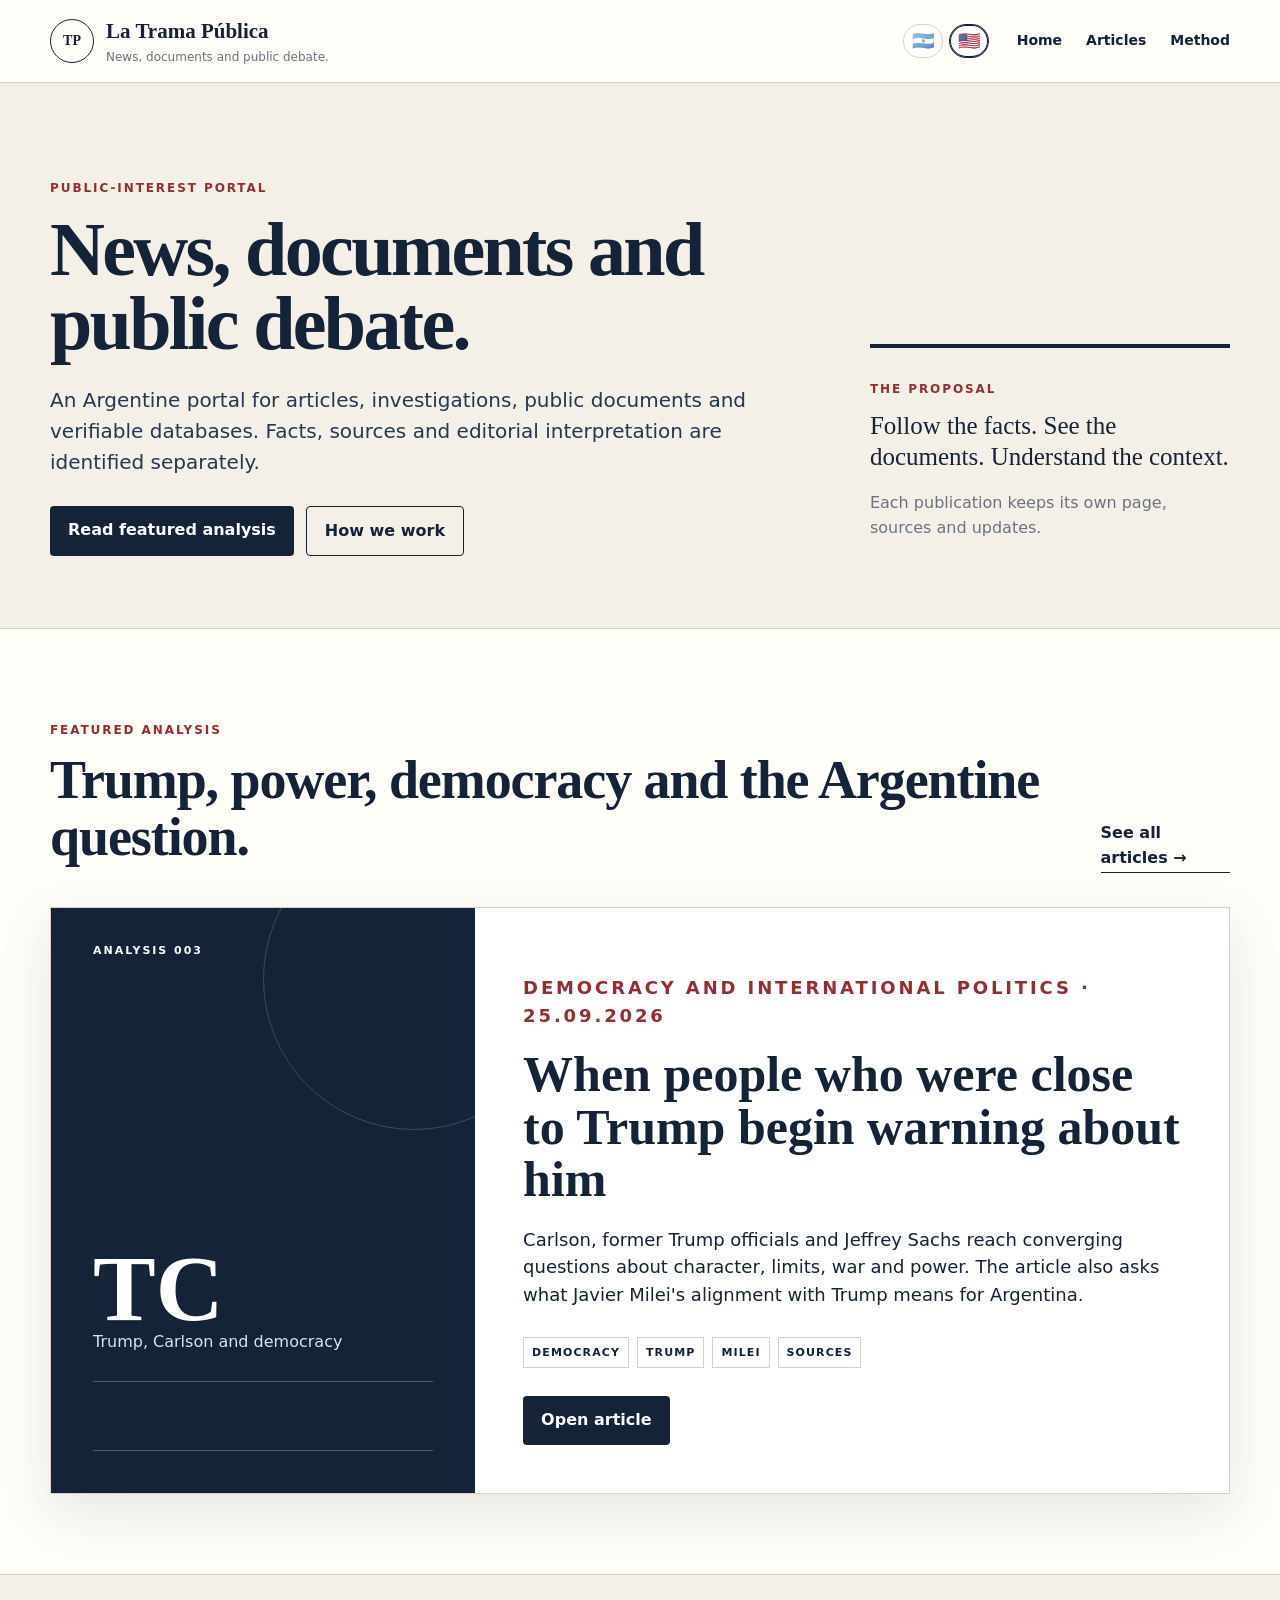
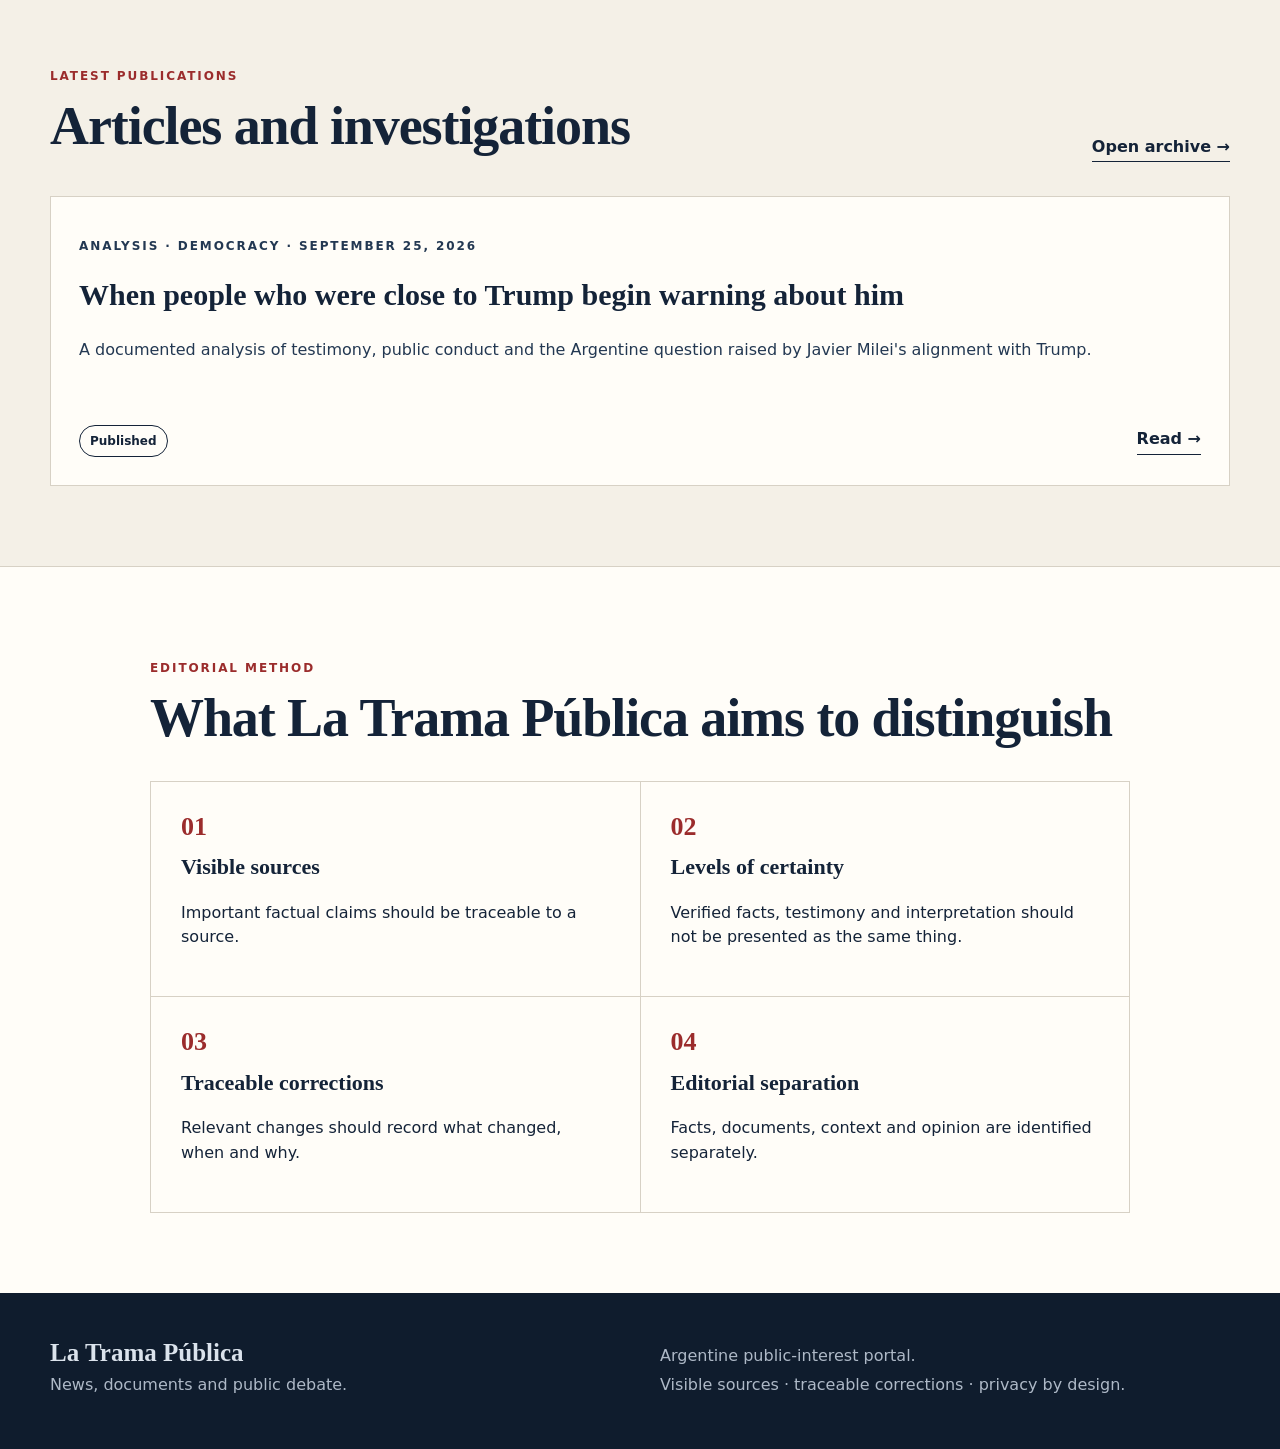
==== en/index.html @ 0126621f "Publish Trump analysis and bilingual portal" ====
<!doctype html>
<html lang="en-US" data-base="../" data-es-href="../">
<head><meta charset="utf-8"><meta name="viewport" content="width=device-width,initial-scale=1"><meta name="description" content="La Trama Pública: Argentine public-interest portal for news, documents, investigations and public debate with visible sources."><title>La Trama Pública — News, documents and public debate</title><link rel="stylesheet" href="../styles.css"></head>
<body><a class="skip" href="#content">Skip to content</a><header class="site-header"><div class="masthead wrap"><a class="brand" href="./"><span class="brand-mark">TP</span><span><strong>La Trama Pública</strong><small>News, documents and public debate.</small></span></a><button class="nav-toggle" aria-label="Open menu" aria-expanded="false">Menu</button><nav class="main-nav"><a href="./">Home</a><a href="notas/">Articles</a><a href="#method">Method</a></nav></div></header>
<main id="content"><section class="hero portal-hero"><div class="wrap hero-grid"><div><p class="eyebrow">Public-interest portal</p><h1>News, documents and public debate.</h1><p class="lead">An Argentine portal for articles, investigations, public documents and verifiable databases. Facts, sources and editorial interpretation are identified separately.</p><div class="hero-actions"><a class="btn primary" href="notas/trump-carlson-democracia-milei/">Read featured analysis</a><a class="btn ghost" href="#method">How we work</a></div></div><aside class="hero-note"><span class="rule"></span><p class="kicker">The proposal</p><blockquote>Follow the facts. See the documents. Understand the context.</blockquote><p class="muted">Each publication keeps its own page, sources and updates.</p></aside></div></section>
<section class="section portal-feature"><div class="wrap"><div class="section-head"><div><p class="eyebrow">Featured analysis</p><h2>Trump, power, democracy and the Argentine question.</h2></div><a class="text-link" href="notas/">See all articles →</a></div><article class="feature-grid"><div class="feature-visual" aria-hidden="true"><span class="feature-stamp">ANALYSIS 003</span><strong>TC</strong><span>Trump, Carlson and democracy</span><div class="feature-lines"></div></div><div class="feature-copy"><p class="eyebrow">Democracy and international politics · 25.09.2026</p><h3>When people who were close to Trump begin warning about him</h3><p>Carlson, former Trump officials and Jeffrey Sachs reach converging questions about character, limits, war and power. The article also asks what Javier Milei's alignment with Trump means for Argentina.</p><div class="labels"><span>DEMOCRACY</span><span>TRUMP</span><span>MILEI</span><span>SOURCES</span></div><a class="btn primary" href="notas/trump-carlson-democracia-milei/">Open article</a></div></article></div></section>
<section class="section publications"><div class="wrap"><div class="section-head"><div><p class="eyebrow">Latest publications</p><h2>Articles and investigations</h2></div><a class="text-link" href="notas/">Open archive →</a></div><div class="publication-grid"><article class="publication-card"><p class="eyebrow">Analysis · Democracy · September 25, 2026</p><h3><a href="notas/trump-carlson-democracia-milei/">When people who were close to Trump begin warning about him</a></h3><p>A documented analysis of testimony, public conduct and the Argentine question raised by Javier Milei's alignment with Trump.</p><div class="publication-foot"><span class="status">Published</span><a class="text-link" href="notas/trump-carlson-democracia-milei/">Read →</a></div></article></div></div></section>
<section class="section method" id="method"><div class="wrap narrow"><p class="eyebrow">Editorial method</p><h2>What La Trama Pública aims to distinguish</h2><div class="method-grid"><div><span class="num">01</span><h3>Visible sources</h3><p>Important factual claims should be traceable to a source.</p></div><div><span class="num">02</span><h3>Levels of certainty</h3><p>Verified facts, testimony and interpretation should not be presented as the same thing.</p></div><div><span class="num">03</span><h3>Traceable corrections</h3><p>Relevant changes should record what changed, when and why.</p></div><div><span class="num">04</span><h3>Editorial separation</h3><p>Facts, documents, context and opinion are identified separately.</p></div></div></div></section></main>
<footer><div class="wrap footer-grid"><div><strong>La Trama Pública</strong><p>News, documents and public debate.</p></div><div><p>Argentine public-interest portal.</p><p>Visible sources · traceable corrections · privacy by design.</p></div></div></footer><script src="../app.js"></script></body></html>
---- styles.css ----
:root{--ink:#142338;--ink2:#233852;--ivory:#f4f0e7;--paper:#fffdf8;--line:#d7d1c5;--muted:#6b7280;--accent:#9b2c2c;--green:#2d6a4f;--shadow:0 18px 50px rgba(20,35,56,.10)}
*{box-sizing:border-box}html{scroll-behavior:smooth}body{margin:0;background:var(--paper);color:var(--ink);font:16px/1.55 system-ui,-apple-system,"Segoe UI",sans-serif}h1,h2,h3,blockquote,.brand strong{font-family:Georgia,"Times New Roman",serif}a{color:inherit}.wrap{width:min(1180px,calc(100% - 40px));margin:auto}.narrow{max-width:980px}.skip{position:absolute;left:-999px;top:0}.skip:focus{left:10px;top:10px;z-index:100;background:#fff;padding:10px}.site-header{position:sticky;top:0;z-index:30;background:rgba(255,253,248,.95);backdrop-filter:blur(12px);border-bottom:1px solid var(--line)}.masthead{min-height:82px;display:flex;align-items:center;justify-content:space-between;gap:24px}.brand{display:flex;align-items:center;gap:12px;text-decoration:none}.brand-mark{display:grid;place-items:center;width:44px;height:44px;border-radius:50%;border:1px solid var(--ink);font:700 14px Georgia}.brand strong{display:block;font-size:21px}.brand small{display:block;color:var(--muted);font-size:12px}.main-nav{display:flex;gap:24px}.main-nav a{text-decoration:none;font-weight:650;font-size:14px}.nav-toggle{display:none;border:1px solid var(--line);background:white;padding:8px 12px;border-radius:6px}
.hero{background:var(--ivory);border-bottom:1px solid var(--line);padding:84px 0 72px}.hero-grid{display:grid;grid-template-columns:1.35fr .65fr;gap:72px;align-items:end}.eyebrow,.kicker{font-size:12px;letter-spacing:.16em;text-transform:uppercase;font-weight:800;color:var(--accent)}h1{font-size:clamp(42px,6vw,76px);line-height:.98;letter-spacing:-.035em;margin:14px 0 24px;max-width:900px}.lead{font-size:20px;max-width:760px;color:var(--ink2)}.hero-actions{display:flex;gap:12px;flex-wrap:wrap;margin-top:28px}.btn{display:inline-block;padding:12px 18px;border-radius:4px;text-decoration:none;font-weight:750}.primary{background:var(--ink);color:white}.ghost{border:1px solid var(--ink)}.hero-note{border-top:4px solid var(--ink);padding-top:20px}.hero-note blockquote{font-size:25px;line-height:1.25;margin:10px 0 18px}.muted{color:var(--muted)}
.numbers{background:var(--ink);color:white}.stats-grid{display:grid;grid-template-columns:repeat(4,1fr)}.stats-grid div{padding:30px 24px;border-right:1px solid rgba(255,255,255,.18)}.stats-grid div:first-child{padding-left:0}.stats-grid strong{display:block;font:700 34px Georgia}.stats-grid span{font-size:13px;color:#dbe3ec}.section{padding:80px 0}.section-head{display:flex;justify-content:space-between;align-items:end;gap:30px;margin-bottom:34px}.section h2{font-size:clamp(34px,5vw,54px);line-height:1.05;letter-spacing:-.02em;margin:8px 0}.status{border:1px solid currentColor;padding:6px 10px;border-radius:999px;font-size:12px;font-weight:800}.verified{color:var(--green)}
.case-grid{display:grid;grid-template-columns:1.4fr .6fr;gap:64px}.big-copy{font:27px/1.4 Georgia;margin-top:0}.labels{display:flex;gap:8px;flex-wrap:wrap;margin:28px 0}.labels span{font-size:11px;font-weight:800;letter-spacing:.1em;border:1px solid var(--line);padding:6px 8px}.case-side{border-left:1px solid var(--line);padding-left:30px}.case-side h3{font-size:24px}.case-side li{margin:10px 0}.directory{background:#f8f6f0;border-top:1px solid var(--line);border-bottom:1px solid var(--line)}.results{color:var(--muted)}
.tools{display:grid;grid-template-columns:2fr 1fr 1fr;gap:14px;margin-bottom:28px}.tools label span{display:block;font-size:12px;font-weight:800;text-transform:uppercase;letter-spacing:.08em;margin-bottom:6px}.tools input,.tools select{width:100%;padding:12px 13px;border:1px solid #bcb6aa;border-radius:4px;background:white;color:var(--ink);font:inherit}.cards{display:grid;grid-template-columns:repeat(3,1fr);gap:18px}.card{background:white;border:1px solid var(--line);min-height:250px;padding:20px;display:flex;flex-direction:column;cursor:pointer;transition:.18s ease}.card:hover{transform:translateY(-3px);box-shadow:var(--shadow)}.card-top{display:flex;gap:16px}.avatar{width:72px;height:72px;flex:0 0 72px;border-radius:3px;object-fit:cover;background:var(--ivory);display:grid;place-items:center;font:700 24px Georgia}.card h3{font-size:22px;line-height:1.05;margin:4px 0 6px}.card .role{font-size:14px;color:var(--ink2)}.badge{display:inline-block;margin-top:auto;padding-top:18px;font-size:12px;font-weight:800;color:var(--green)}.badge.partial{color:#9a6700}.badge.old{color:#7856a8}.badge.no{color:#8b1e1e}
.method-grid{display:grid;grid-template-columns:1fr 1fr;gap:1px;background:var(--line);border:1px solid var(--line);margin-top:34px}.method-grid>div{background:var(--paper);padding:30px}.num{font:700 26px Georgia;color:var(--accent)}.method-grid h3{font-size:22px;margin:8px 0}.corrections{background:var(--ivory)}.corrections-grid{display:grid;grid-template-columns:1fr 1fr;gap:70px}.corrections h2{margin-top:8px}footer{background:#0f1c2d;color:#dbe3ec;padding:46px 0}.footer-grid{display:grid;grid-template-columns:1fr 1fr;gap:40px}.footer-grid strong{font:700 25px Georgia}.footer-grid p{margin:5px 0;color:#aeb9c7}
dialog{width:min(820px,calc(100% - 28px));max-height:88vh;border:0;padding:0;box-shadow:0 30px 100px rgba(0,0,0,.35);color:var(--ink);background:var(--paper)}dialog::backdrop{background:rgba(10,20,33,.62)}.close{position:sticky;top:14px;float:right;margin:14px 14px 0 0;width:38px;height:38px;border:1px solid var(--line);border-radius:50%;background:white;font-size:24px;cursor:pointer}.detail{padding:36px 44px 44px}.detail-head{display:flex;gap:24px;align-items:start;border-bottom:1px solid var(--line);padding-bottom:26px;margin-bottom:24px}.detail-head .avatar{width:112px;height:112px;flex-basis:112px}.detail h2{font-size:38px;margin:4px 0}.detail-grid{display:grid;grid-template-columns:1fr 1fr;gap:22px 30px}.field span{display:block;font-size:11px;text-transform:uppercase;letter-spacing:.1em;font-weight:800;color:var(--muted);margin-bottom:4px}.field p{margin:0}.sources{margin-top:28px;padding-top:22px;border-top:1px solid var(--line)}.sources a{display:block;overflow-wrap:anywhere;margin:7px 0;color:#164c7e}.photo-credit{font-size:12px;color:var(--muted);margin-top:8px}
@media(max-width:880px){.main-nav{display:none;position:absolute;top:82px;left:0;right:0;background:var(--paper);padding:18px 20px;border-bottom:1px solid var(--line);flex-direction:column}.main-nav.open{display:flex}.nav-toggle{display:block}.hero-grid,.case-grid,.corrections-grid{grid-template-columns:1fr}.hero{padding-top:60px}.stats-grid{grid-template-columns:1fr 1fr}.stats-grid div:first-child{padding-left:24px}.tools{grid-template-columns:1fr}.cards{grid-template-columns:1fr 1fr}.case-side{border-left:0;border-top:1px solid var(--line);padding-left:0;padding-top:22px}.detail-grid{grid-template-columns:1fr}}
@media(max-width:600px){.wrap{width:min(100% - 28px,1180px)}.brand small{display:none}.hero{padding:48px 0}.hero-note{margin-top:12px}.stats-grid{grid-template-columns:1fr 1fr}.stats-grid div{padding:20px 16px}.cards,.method-grid,.footer-grid{grid-template-columns:1fr}.section{padding:56px 0}.section-head{align-items:start;flex-direction:column}.detail{padding:26px 20px}.detail-head{flex-direction:column}.detail h2{font-size:32px}}

/* Portal y páginas editoriales */
.text-link{font-weight:800;text-decoration:none;border-bottom:1px solid currentColor;padding-bottom:2px}.portal-hero h1{max-width:780px}.portal-feature{background:var(--paper)}.feature-grid{display:grid;grid-template-columns:.72fr 1.28fr;border:1px solid var(--line);background:white;box-shadow:var(--shadow)}.feature-visual{min-height:390px;background:var(--ink);color:white;padding:42px;display:flex;flex-direction:column;justify-content:flex-end;position:relative;overflow:hidden}.feature-visual:before{content:"";position:absolute;width:300px;height:300px;border:1px solid rgba(255,255,255,.18);border-radius:50%;right:-90px;top:-80px}.feature-visual strong{font:700 94px/.9 Georgia}.feature-visual>span:not(.feature-stamp){color:#dbe3ec}.feature-stamp{position:absolute;top:34px;left:42px;font-size:11px;font-weight:800;letter-spacing:.18em}.feature-lines{height:70px;margin-top:26px;border-top:1px solid rgba(255,255,255,.25);border-bottom:1px solid rgba(255,255,255,.25)}.feature-copy{padding:48px}.feature-copy h3{font-size:clamp(34px,4vw,50px);line-height:1.05;margin:10px 0 20px}.feature-copy p{font-size:18px}.publications{background:var(--ivory);border-top:1px solid var(--line);border-bottom:1px solid var(--line)}.publication-grid{display:grid;grid-template-columns:repeat(auto-fit,minmax(290px,1fr));gap:20px}.publication-card{background:var(--paper);border:1px solid var(--line);padding:28px;min-height:290px;display:flex;flex-direction:column}.publication-card h3{font-size:30px;line-height:1.12;margin:10px 0}.publication-card h3 a{text-decoration:none}.publication-card p{color:var(--ink2)}.publication-foot{margin-top:auto;padding-top:26px;display:flex;align-items:center;justify-content:space-between;gap:16px}.portal-panels{background:white}.portal-columns{display:grid;grid-template-columns:1fr 1fr;gap:50px}.info-card{border-top:4px solid var(--ink);padding-top:24px}.info-card h2{font-size:38px}.debate-home{background:var(--ink);color:white}.debate-home-grid{display:grid;grid-template-columns:1.15fr .85fr;gap:70px}.debate-home .big-copy{color:white}.debate-rules{display:grid;grid-template-columns:1fr 1fr;gap:1px;background:rgba(255,255,255,.18);border:1px solid rgba(255,255,255,.18)}.debate-rules>div{background:var(--ink);padding:24px}.debate-rules strong{display:block;font:700 30px Georgia;color:#d9a7a7}.debate-rules span{font-size:14px}.debate-rules p{grid-column:1/-1;background:var(--ink);margin:0;padding:22px}.archive-hero{background:var(--ivory);border-bottom:1px solid var(--line);padding:78px 0}.archive-hero h1{font-size:clamp(48px,7vw,78px);margin-bottom:18px}.archive-grid{grid-template-columns:repeat(auto-fit,minmax(320px,1fr))}.article-hero{background:var(--ivory);border-bottom:1px solid var(--line);padding:54px 0 62px}.note-layout{display:grid;grid-template-columns:1.35fr .65fr;gap:70px;align-items:end}.article-hero h1{font-size:clamp(42px,5.8vw,68px);line-height:1;max-width:920px}.breadcrumb{display:flex;gap:8px;flex-wrap:wrap;font-size:13px;color:var(--muted);margin-bottom:32px}.breadcrumb a{text-decoration:none}.article-meta{display:flex;flex-wrap:wrap;gap:8px;margin-top:28px}.article-meta span{border:1px solid var(--line);background:rgba(255,255,255,.45);padding:7px 10px;font-size:12px;font-weight:800}.article-aside{border-left:1px solid var(--line);padding-left:30px}.article-aside p{font-size:17px}.article-body{background:var(--paper)}.article-block{padding:14px 0 54px;margin-bottom:46px;border-bottom:1px solid var(--line)}.article-block:last-child{margin-bottom:0}.article-block h2{font-size:clamp(34px,4.5vw,48px);max-width:850px}.debate-note{background:#eef1f4}.comment-preview{background:white;border:1px solid var(--line);padding:24px}.comment-preview label{display:block;font-size:12px;font-weight:800;text-transform:uppercase;letter-spacing:.08em;margin-bottom:8px}.comment-preview textarea{width:100%;min-height:130px;resize:vertical;border:1px solid var(--line);padding:14px;font:inherit;background:#f7f7f7}.comment-preview button{margin-top:12px}.comment-preview button:disabled{opacity:.55;cursor:not-allowed}.not-found{min-height:80vh;display:grid;align-items:center;padding:70px 0}
@media(max-width:880px){.feature-grid,.portal-columns,.debate-home-grid,.note-layout{grid-template-columns:1fr}.feature-visual{min-height:300px}.article-aside{border-left:0;border-top:1px solid var(--line);padding:24px 0 0}.debate-home-grid{gap:42px}}
@media(max-width:600px){.feature-copy,.feature-visual{padding:28px}.feature-stamp{top:24px;left:28px}.feature-copy h3{font-size:32px}.debate-rules{grid-template-columns:1fr}.debate-rules p{grid-column:auto}.article-hero{padding:42px 0}.article-meta{gap:6px}}

/* interest-topics-v1 */
.portal-content-grid{display:grid;grid-template-columns:minmax(0,1fr) 290px;gap:40px;align-items:start}.topic-sidebar{border-left:1px solid var(--line);padding-left:28px;position:sticky;top:110px}.topic-sidebar h3{font-size:28px;margin:6px 0 8px}.topic-list{display:flex;flex-direction:column;gap:5px;margin-top:18px}.topic-button{border:0;border-bottom:1px solid var(--line);background:transparent;color:var(--ink);font:600 14px/1.3 system-ui,-apple-system,"Segoe UI",sans-serif;text-align:left;padding:10px 8px;cursor:pointer}.topic-button:hover,.topic-button.active{background:var(--ivory);color:var(--accent)}.topic-button.active{font-weight:800}.topic-tags{display:flex;gap:6px;flex-wrap:wrap;margin:16px 0}.topic-tag{border:1px solid var(--line);padding:4px 7px;font-size:11px;font-weight:750;background:var(--ivory)}
@media(max-width:880px){.portal-content-grid{grid-template-columns:1fr}.topic-sidebar{position:static;border-left:0;border-top:1px solid var(--line);padding:26px 0 0}.topic-list{flex-direction:row;flex-wrap:wrap}.topic-button{border:1px solid var(--line);border-radius:999px;padding:8px 12px}}

/* bilingual-switch-and-analysis-v1 */
.language-switch{display:flex;align-items:center;gap:6px;margin-left:auto;margin-right:4px}.language-switch a,.language-switch span{display:inline-flex;align-items:center;justify-content:center;min-width:38px;height:34px;padding:0 8px;border:1px solid var(--line);border-radius:999px;text-decoration:none;background:white;font-size:18px;line-height:1}.language-switch .active{border-color:var(--ink);box-shadow:inset 0 0 0 1px var(--ink)}.language-switch .disabled{opacity:.4;cursor:not-allowed}.person-callout{display:grid;grid-template-columns:220px 1fr;gap:30px;align-items:start}.person-callout>img{width:220px;aspect-ratio:4/5;object-fit:cover;border:1px solid var(--line)}.article-figure{margin:28px 0 34px}.article-figure img{display:block;width:100%;max-height:560px;object-fit:cover;border:1px solid var(--line)}.article-figure figcaption{font-size:12px;color:var(--muted);margin-top:8px}.milei-section{background:var(--ivory);border-top:1px solid var(--line);border-bottom:1px solid var(--line)}.sources-section{background:#eef1f4}.source-list{display:grid;gap:10px;margin:28px 0}.source-list a{display:grid;grid-template-columns:minmax(220px,.8fr) 1.2fr;gap:20px;padding:17px 18px;border:1px solid var(--line);background:white;text-decoration:none}.source-list a:hover{box-shadow:var(--shadow)}.source-list span{color:var(--ink2)}.source-note{font-size:13px;color:var(--muted)}
@media(max-width:880px){.masthead{gap:12px}.language-switch{margin-left:auto}.person-callout{grid-template-columns:150px 1fr}.person-callout>img{width:150px}.source-list a{grid-template-columns:1fr}}
@media(max-width:600px){.language-switch a,.language-switch span{min-width:34px;height:32px;padding:0 6px}.person-callout{grid-template-columns:1fr}.person-callout>img{width:150px}.brand strong{font-size:18px}}
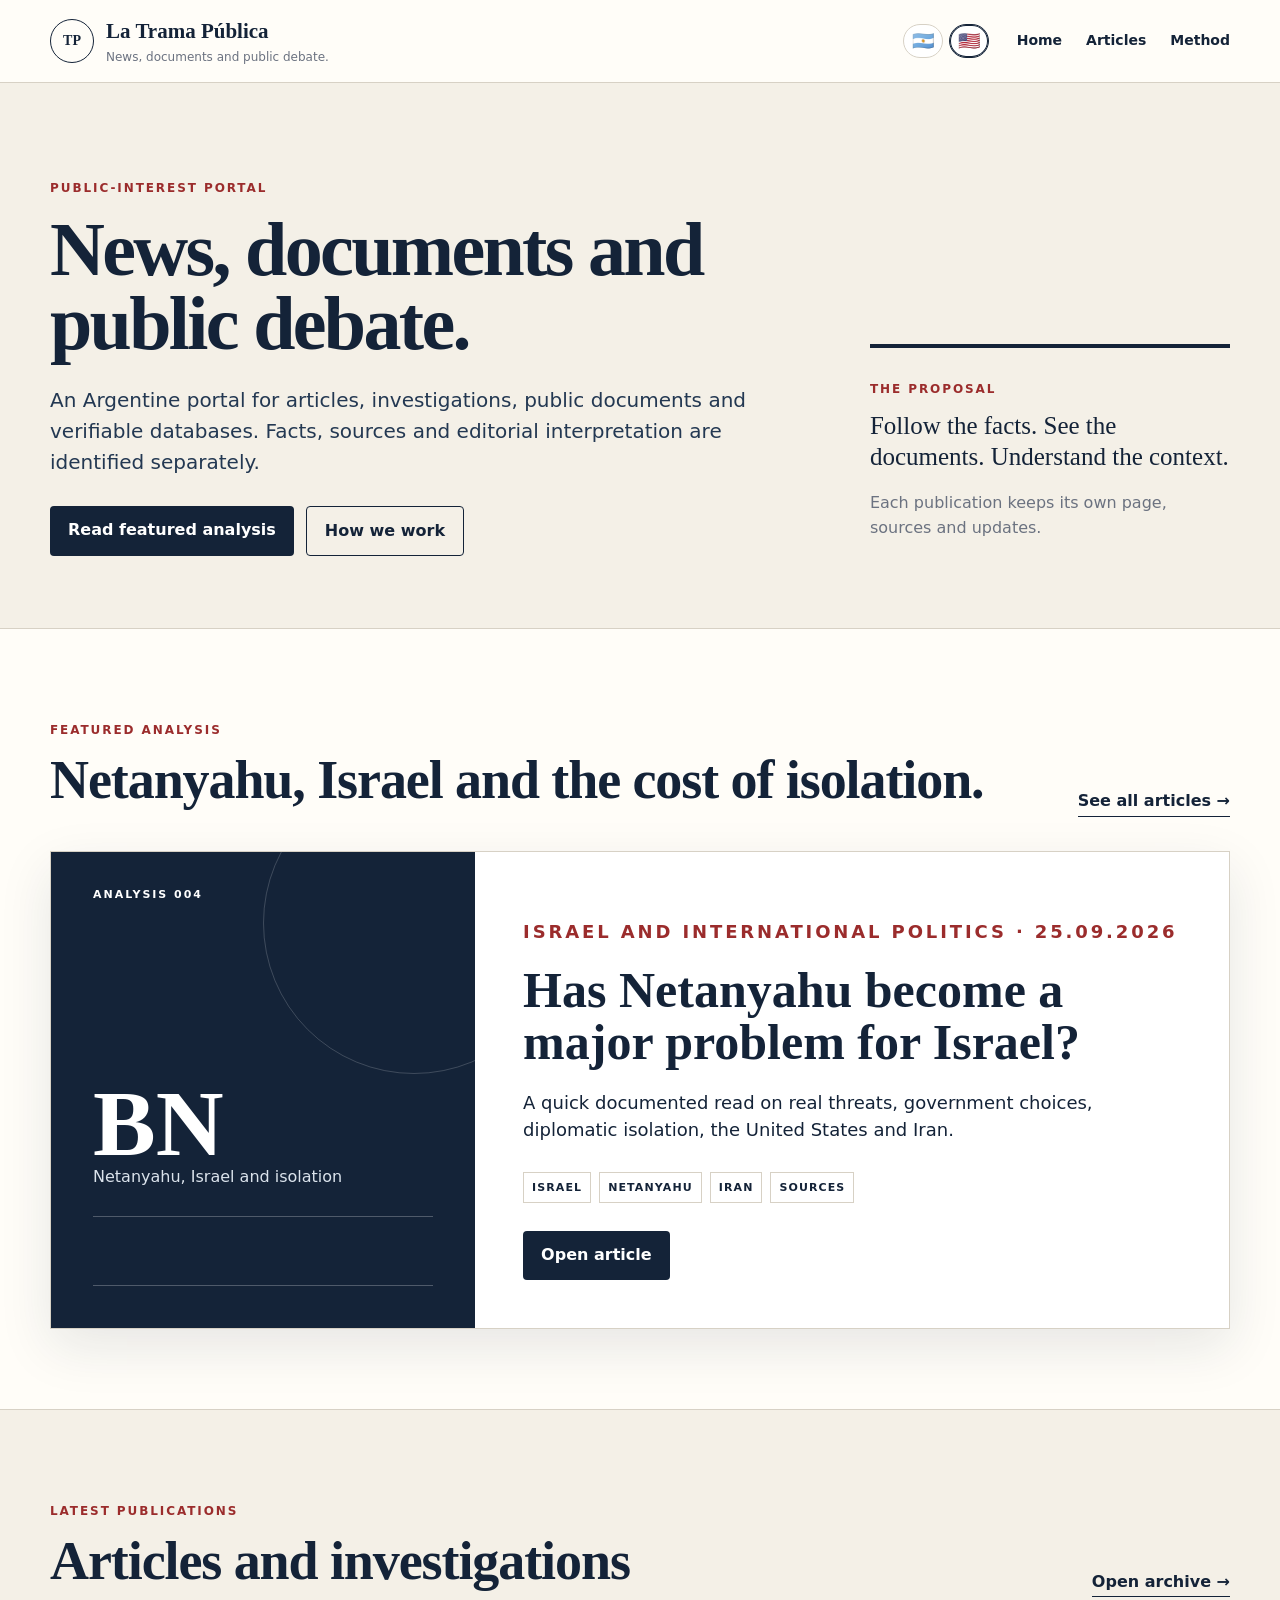
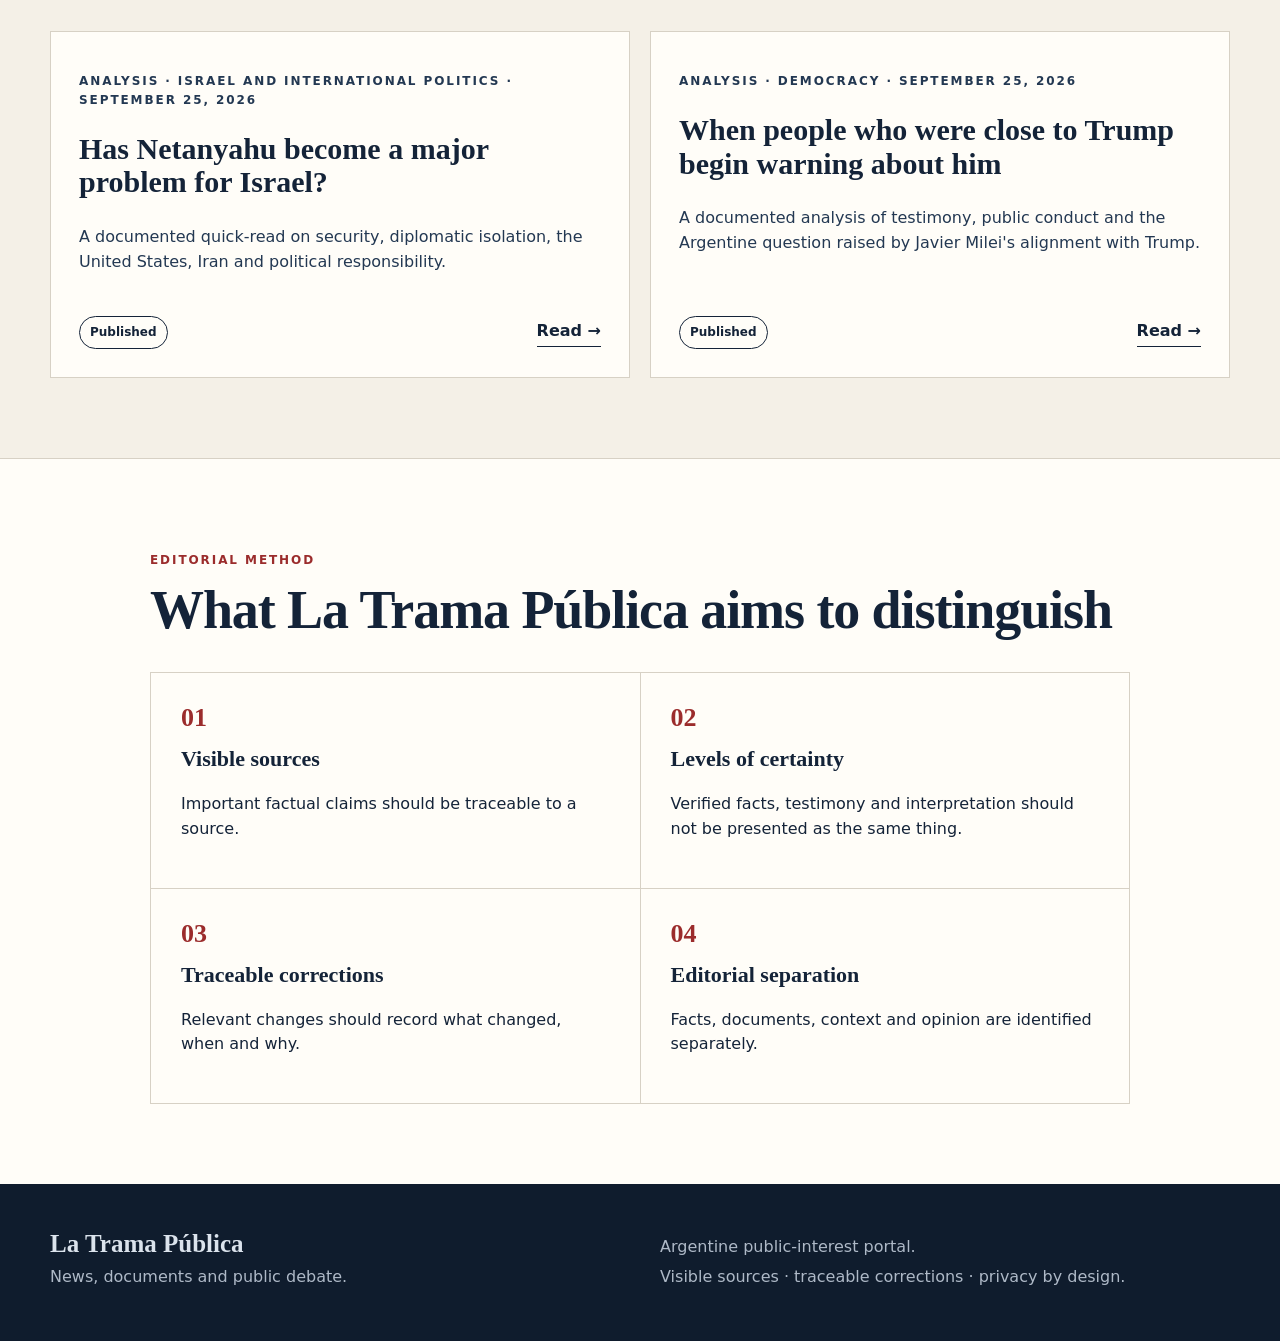
==== commit 0e5d56dc: "Publish Netanyahu Israel analysis" ====
--- a/en/index.html
+++ b/en/index.html
@@ -2,8 +2,8 @@
 <html lang="en-US" data-base="../" data-es-href="../">
 <head><meta charset="utf-8"><meta name="viewport" content="width=device-width,initial-scale=1"><meta name="description" content="La Trama Pública: Argentine public-interest portal for news, documents, investigations and public debate with visible sources."><title>La Trama Pública — News, documents and public debate</title><link rel="stylesheet" href="../styles.css"></head>
 <body><a class="skip" href="#content">Skip to content</a><header class="site-header"><div class="masthead wrap"><a class="brand" href="./"><span class="brand-mark">TP</span><span><strong>La Trama Pública</strong><small>News, documents and public debate.</small></span></a><button class="nav-toggle" aria-label="Open menu" aria-expanded="false">Menu</button><nav class="main-nav"><a href="./">Home</a><a href="notas/">Articles</a><a href="#method">Method</a></nav></div></header>
-<main id="content"><section class="hero portal-hero"><div class="wrap hero-grid"><div><p class="eyebrow">Public-interest portal</p><h1>News, documents and public debate.</h1><p class="lead">An Argentine portal for articles, investigations, public documents and verifiable databases. Facts, sources and editorial interpretation are identified separately.</p><div class="hero-actions"><a class="btn primary" href="notas/trump-carlson-democracia-milei/">Read featured analysis</a><a class="btn ghost" href="#method">How we work</a></div></div><aside class="hero-note"><span class="rule"></span><p class="kicker">The proposal</p><blockquote>Follow the facts. See the documents. Understand the context.</blockquote><p class="muted">Each publication keeps its own page, sources and updates.</p></aside></div></section>
-<section class="section portal-feature"><div class="wrap"><div class="section-head"><div><p class="eyebrow">Featured analysis</p><h2>Trump, power, democracy and the Argentine question.</h2></div><a class="text-link" href="notas/">See all articles →</a></div><article class="feature-grid"><div class="feature-visual" aria-hidden="true"><span class="feature-stamp">ANALYSIS 003</span><strong>TC</strong><span>Trump, Carlson and democracy</span><div class="feature-lines"></div></div><div class="feature-copy"><p class="eyebrow">Democracy and international politics · 25.09.2026</p><h3>When people who were close to Trump begin warning about him</h3><p>Carlson, former Trump officials and Jeffrey Sachs reach converging questions about character, limits, war and power. The article also asks what Javier Milei's alignment with Trump means for Argentina.</p><div class="labels"><span>DEMOCRACY</span><span>TRUMP</span><span>MILEI</span><span>SOURCES</span></div><a class="btn primary" href="notas/trump-carlson-democracia-milei/">Open article</a></div></article></div></section>
-<section class="section publications"><div class="wrap"><div class="section-head"><div><p class="eyebrow">Latest publications</p><h2>Articles and investigations</h2></div><a class="text-link" href="notas/">Open archive →</a></div><div class="publication-grid"><article class="publication-card"><p class="eyebrow">Analysis · Democracy · September 25, 2026</p><h3><a href="notas/trump-carlson-democracia-milei/">When people who were close to Trump begin warning about him</a></h3><p>A documented analysis of testimony, public conduct and the Argentine question raised by Javier Milei's alignment with Trump.</p><div class="publication-foot"><span class="status">Published</span><a class="text-link" href="notas/trump-carlson-democracia-milei/">Read →</a></div></article></div></div></section>
+<main id="content"><section class="hero portal-hero"><div class="wrap hero-grid"><div><p class="eyebrow">Public-interest portal</p><h1>News, documents and public debate.</h1><p class="lead">An Argentine portal for articles, investigations, public documents and verifiable databases. Facts, sources and editorial interpretation are identified separately.</p><div class="hero-actions"><a class="btn primary" href="notas/netanyahu-israel-isolation/">Read featured analysis</a><a class="btn ghost" href="#method">How we work</a></div></div><aside class="hero-note"><span class="rule"></span><p class="kicker">The proposal</p><blockquote>Follow the facts. See the documents. Understand the context.</blockquote><p class="muted">Each publication keeps its own page, sources and updates.</p></aside></div></section>
+<section class="section portal-feature"><div class="wrap"><div class="section-head"><div><p class="eyebrow">Featured analysis</p><h2>Netanyahu, Israel and the cost of isolation.</h2></div><a class="text-link" href="notas/">See all articles →</a></div><article class="feature-grid"><div class="feature-visual" aria-hidden="true"><span class="feature-stamp">ANALYSIS 004</span><strong>BN</strong><span>Netanyahu, Israel and isolation</span><div class="feature-lines"></div></div><div class="feature-copy"><p class="eyebrow">Israel and international politics · 25.09.2026</p><h3>Has Netanyahu become a major problem for Israel?</h3><p>A quick documented read on real threats, government choices, diplomatic isolation, the United States and Iran.</p><div class="labels"><span>ISRAEL</span><span>NETANYAHU</span><span>IRAN</span><span>SOURCES</span></div><a class="btn primary" href="notas/netanyahu-israel-isolation/">Open article</a></div></article></div></section>
+<section class="section publications"><div class="wrap"><div class="section-head"><div><p class="eyebrow">Latest publications</p><h2>Articles and investigations</h2></div><a class="text-link" href="notas/">Open archive →</a></div><div class="publication-grid"><article class="publication-card"><p class="eyebrow">Analysis · Israel and international politics · September 25, 2026</p><h3><a href="notas/netanyahu-israel-isolation/">Has Netanyahu become a major problem for Israel?</a></h3><p>A documented quick-read on security, diplomatic isolation, the United States, Iran and political responsibility.</p><div class="publication-foot"><span class="status">Published</span><a class="text-link" href="notas/netanyahu-israel-isolation/">Read →</a></div></article><article class="publication-card"><p class="eyebrow">Analysis · Democracy · September 25, 2026</p><h3><a href="notas/trump-carlson-democracia-milei/">When people who were close to Trump begin warning about him</a></h3><p>A documented analysis of testimony, public conduct and the Argentine question raised by Javier Milei's alignment with Trump.</p><div class="publication-foot"><span class="status">Published</span><a class="text-link" href="notas/trump-carlson-democracia-milei/">Read →</a></div></article></div></div></section>
 <section class="section method" id="method"><div class="wrap narrow"><p class="eyebrow">Editorial method</p><h2>What La Trama Pública aims to distinguish</h2><div class="method-grid"><div><span class="num">01</span><h3>Visible sources</h3><p>Important factual claims should be traceable to a source.</p></div><div><span class="num">02</span><h3>Levels of certainty</h3><p>Verified facts, testimony and interpretation should not be presented as the same thing.</p></div><div><span class="num">03</span><h3>Traceable corrections</h3><p>Relevant changes should record what changed, when and why.</p></div><div><span class="num">04</span><h3>Editorial separation</h3><p>Facts, documents, context and opinion are identified separately.</p></div></div></div></section></main>
 <footer><div class="wrap footer-grid"><div><strong>La Trama Pública</strong><p>News, documents and public debate.</p></div><div><p>Argentine public-interest portal.</p><p>Visible sources · traceable corrections · privacy by design.</p></div></div></footer><script src="../app.js"></script></body></html>
--- a/styles.css
+++ b/styles.css
@@ -22,3 +22,7 @@
 .language-switch{display:flex;align-items:center;gap:6px;margin-left:auto;margin-right:4px}.language-switch a,.language-switch span{display:inline-flex;align-items:center;justify-content:center;min-width:38px;height:34px;padding:0 8px;border:1px solid var(--line);border-radius:999px;text-decoration:none;background:white;font-size:18px;line-height:1}.language-switch .active{border-color:var(--ink);box-shadow:inset 0 0 0 1px var(--ink)}.language-switch .disabled{opacity:.4;cursor:not-allowed}.person-callout{display:grid;grid-template-columns:220px 1fr;gap:30px;align-items:start}.person-callout>img{width:220px;aspect-ratio:4/5;object-fit:cover;border:1px solid var(--line)}.article-figure{margin:28px 0 34px}.article-figure img{display:block;width:100%;max-height:560px;object-fit:cover;border:1px solid var(--line)}.article-figure figcaption{font-size:12px;color:var(--muted);margin-top:8px}.milei-section{background:var(--ivory);border-top:1px solid var(--line);border-bottom:1px solid var(--line)}.sources-section{background:#eef1f4}.source-list{display:grid;gap:10px;margin:28px 0}.source-list a{display:grid;grid-template-columns:minmax(220px,.8fr) 1.2fr;gap:20px;padding:17px 18px;border:1px solid var(--line);background:white;text-decoration:none}.source-list a:hover{box-shadow:var(--shadow)}.source-list span{color:var(--ink2)}.source-note{font-size:13px;color:var(--muted)}
 @media(max-width:880px){.masthead{gap:12px}.language-switch{margin-left:auto}.person-callout{grid-template-columns:150px 1fr}.person-callout>img{width:150px}.source-list a{grid-template-columns:1fr}}
 @media(max-width:600px){.language-switch a,.language-switch span{min-width:34px;height:32px;padding:0 6px}.person-callout{grid-template-columns:1fr}.person-callout>img{width:150px}.brand strong{font-size:18px}}
+
+/* quick-analysis-v1 */
+.aside-portrait{width:100%;max-height:430px;object-fit:cover;object-position:center 22%;border:1px solid var(--line);background:white}.quick-analysis{background:#f8f6f0}.quick-question{background:var(--paper);border-top:5px solid var(--ink);padding:34px 36px;margin:0 0 26px;box-shadow:0 10px 30px rgba(20,35,56,.06)}.quick-question h2{font-size:clamp(34px,5vw,56px);line-height:1.02;margin:8px 0 18px;letter-spacing:-.025em}.quick-answer{font:24px/1.42 Georgia;margin:0 0 18px;color:var(--ink2)}.conclusion-card{background:var(--ink);color:white;border-top-color:var(--accent)}.conclusion-card .quick-answer{color:#eef2f6}.wide-figure{margin:34px 0 42px}.wide-figure img{width:100%;max-height:560px;object-fit:cover}.wide-figure figcaption{font-size:13px;color:var(--muted);padding-top:8px}
+@media(max-width:600px){.quick-question{padding:26px 22px}.quick-question h2{font-size:36px}.quick-answer{font-size:21px}.aside-portrait{max-height:360px}}
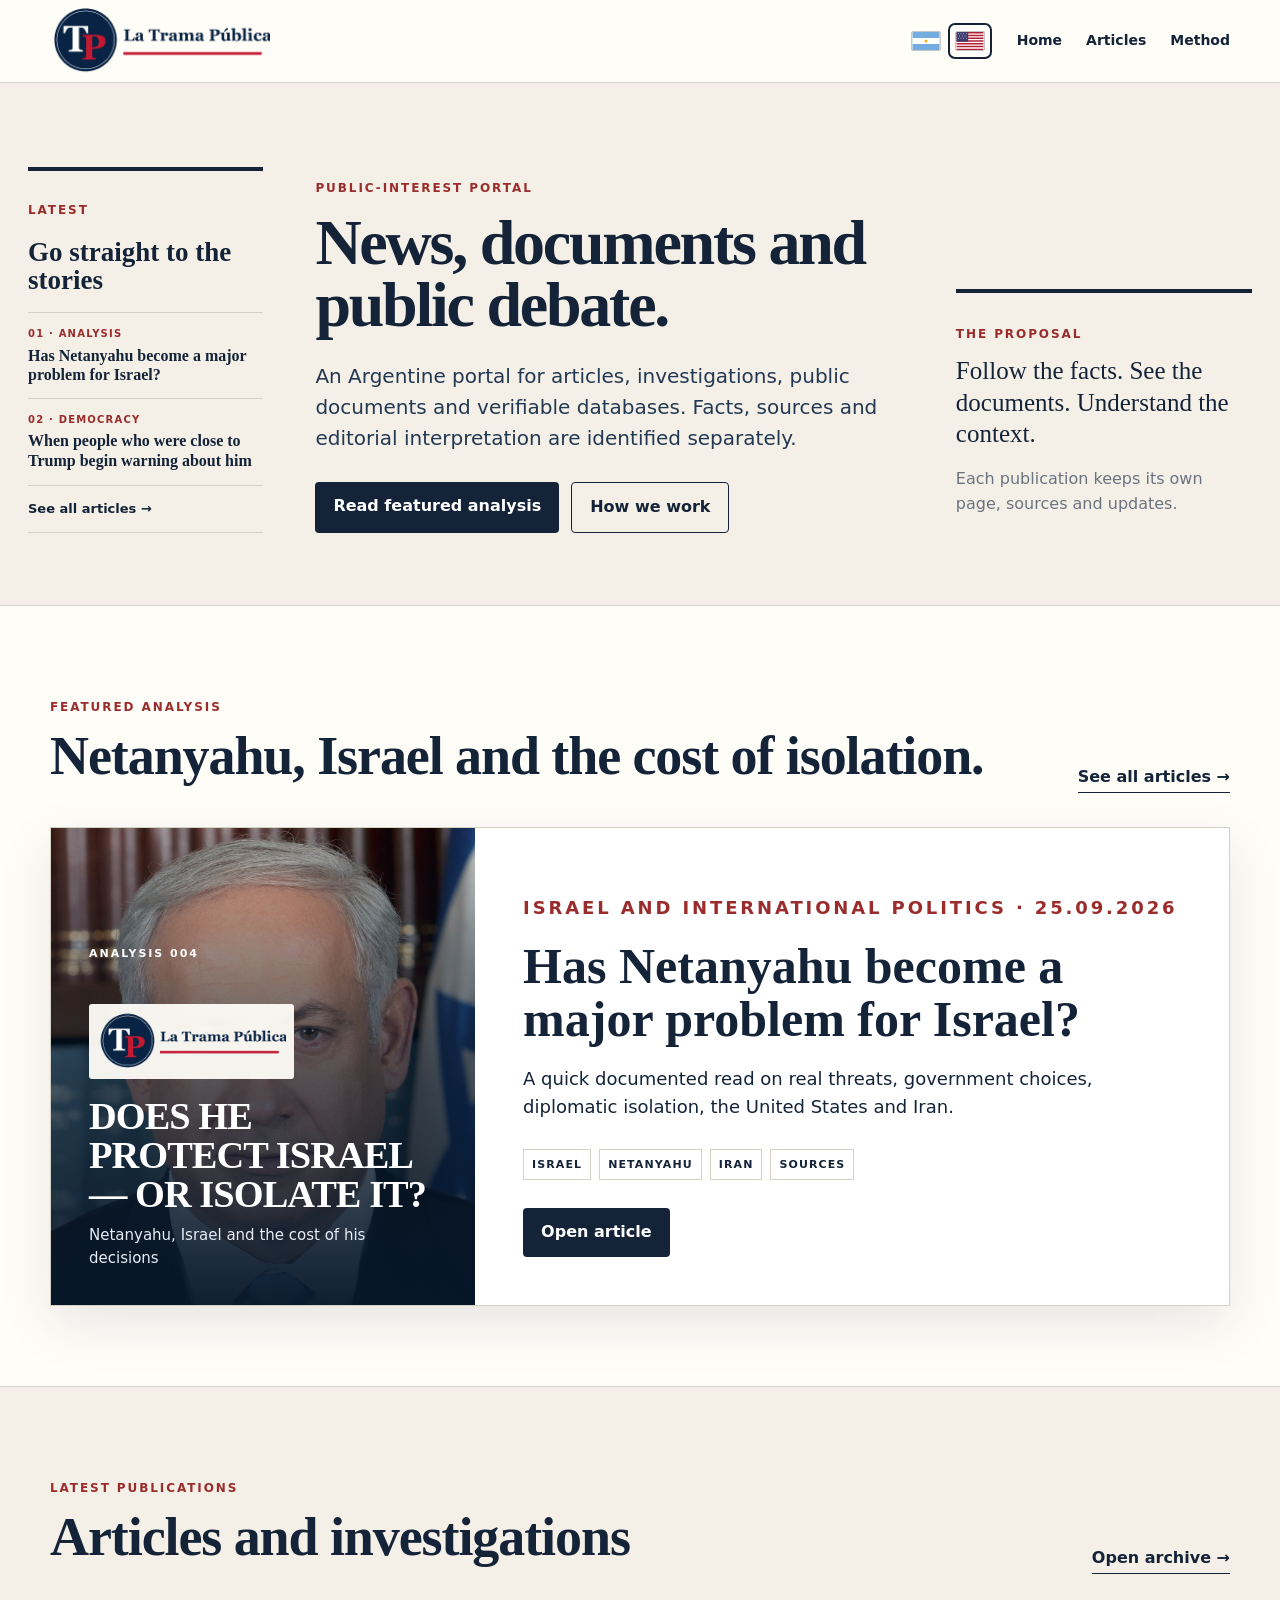
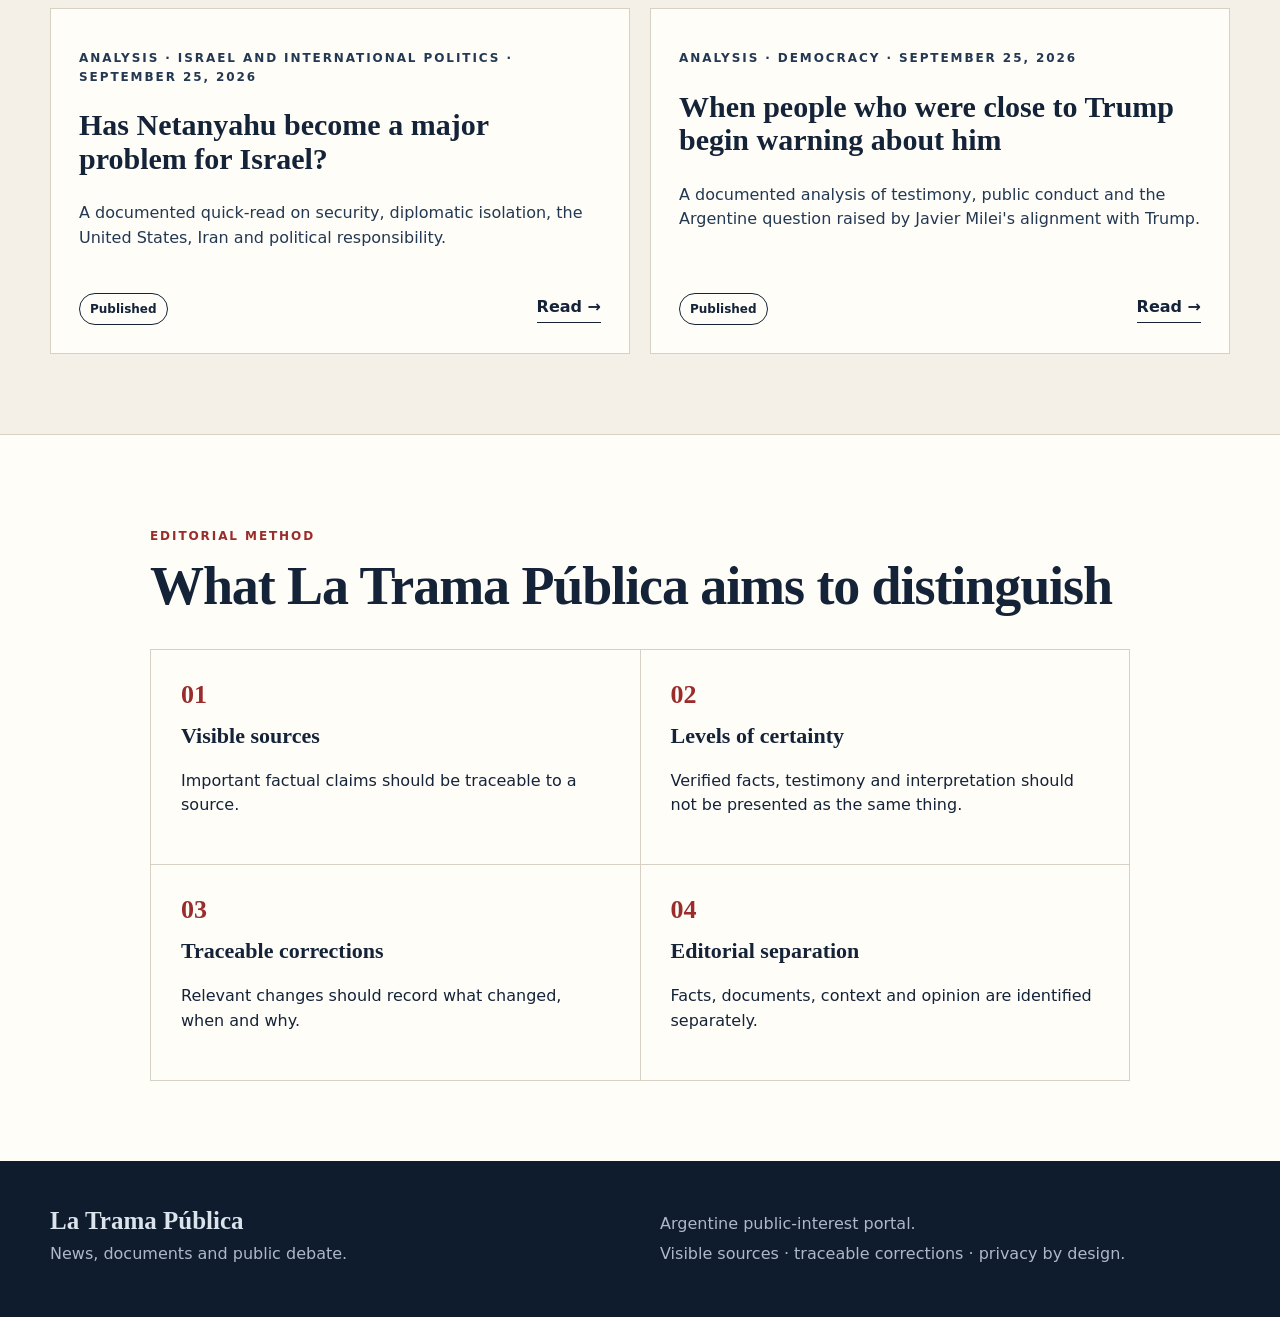
==== commit 808f9fb0: "Add portal branding and homepage navigation" ====
--- a/en/index.html
+++ b/en/index.html
@@ -1,9 +1,14 @@
 <!doctype html>
 <html lang="en-US" data-base="../" data-es-href="../">
-<head><meta charset="utf-8"><meta name="viewport" content="width=device-width,initial-scale=1"><meta name="description" content="La Trama Pública: Argentine public-interest portal for news, documents, investigations and public debate with visible sources."><title>La Trama Pública — News, documents and public debate</title><link rel="stylesheet" href="../styles.css"></head>
-<body><a class="skip" href="#content">Skip to content</a><header class="site-header"><div class="masthead wrap"><a class="brand" href="./"><span class="brand-mark">TP</span><span><strong>La Trama Pública</strong><small>News, documents and public debate.</small></span></a><button class="nav-toggle" aria-label="Open menu" aria-expanded="false">Menu</button><nav class="main-nav"><a href="./">Home</a><a href="notas/">Articles</a><a href="#method">Method</a></nav></div></header>
-<main id="content"><section class="hero portal-hero"><div class="wrap hero-grid"><div><p class="eyebrow">Public-interest portal</p><h1>News, documents and public debate.</h1><p class="lead">An Argentine portal for articles, investigations, public documents and verifiable databases. Facts, sources and editorial interpretation are identified separately.</p><div class="hero-actions"><a class="btn primary" href="notas/netanyahu-israel-isolation/">Read featured analysis</a><a class="btn ghost" href="#method">How we work</a></div></div><aside class="hero-note"><span class="rule"></span><p class="kicker">The proposal</p><blockquote>Follow the facts. See the documents. Understand the context.</blockquote><p class="muted">Each publication keeps its own page, sources and updates.</p></aside></div></section>
-<section class="section portal-feature"><div class="wrap"><div class="section-head"><div><p class="eyebrow">Featured analysis</p><h2>Netanyahu, Israel and the cost of isolation.</h2></div><a class="text-link" href="notas/">See all articles →</a></div><article class="feature-grid"><div class="feature-visual" aria-hidden="true"><span class="feature-stamp">ANALYSIS 004</span><strong>BN</strong><span>Netanyahu, Israel and isolation</span><div class="feature-lines"></div></div><div class="feature-copy"><p class="eyebrow">Israel and international politics · 25.09.2026</p><h3>Has Netanyahu become a major problem for Israel?</h3><p>A quick documented read on real threats, government choices, diplomatic isolation, the United States and Iran.</p><div class="labels"><span>ISRAEL</span><span>NETANYAHU</span><span>IRAN</span><span>SOURCES</span></div><a class="btn primary" href="notas/netanyahu-israel-isolation/">Open article</a></div></article></div></section>
+<head><meta charset="utf-8"><meta name="viewport" content="width=device-width,initial-scale=1"><meta name="description" content="La Trama Pública: Argentine public-interest portal for news, documents, investigations and public debate with visible sources."><title>La Trama Pública — News, documents and public debate</title><link rel="stylesheet" href="../styles.css"><link rel="icon" type="image/png" href="../assets/branding/tp-mark.png">
+</head>
+<body><a class="skip" href="#content">Skip to content</a><header class="site-header"><div class="masthead wrap"><a class="brand" href="./"><img class="brand-logo" src="../assets/branding/la-trama-publica-logo.png" alt="La Trama Pública"></a><button class="nav-toggle" aria-label="Open menu" aria-expanded="false">Menu</button><nav class="main-nav"><a href="./">Home</a><a href="notas/">Articles</a><a href="#method">Method</a></nav></div></header>
+<main id="content"><section class="hero portal-hero"><div class="home-hero-grid">
+<aside class="latest-rail"><p class="eyebrow">Latest</p><h2>Go straight to the stories</h2><a href="notas/netanyahu-israel-isolation/"><span>01 · ANALYSIS</span><strong>Has Netanyahu become a major problem for Israel?</strong></a><a href="notas/trump-carlson-democracia-milei/"><span>02 · DEMOCRACY</span><strong>When people who were close to Trump begin warning about him</strong></a><a class="latest-all" href="notas/">See all articles →</a></aside>
+<div class="home-hero-main"><p class="eyebrow">Public-interest portal</p><h1>News, documents and public debate.</h1><p class="lead">An Argentine portal for articles, investigations, public documents and verifiable databases. Facts, sources and editorial interpretation are identified separately.</p><div class="hero-actions"><a class="btn primary" href="notas/netanyahu-israel-isolation/">Read featured analysis</a><a class="btn ghost" href="#method">How we work</a></div></div>
+<aside class="hero-note"><span class="rule"></span><p class="kicker">The proposal</p><blockquote>Follow the facts. See the documents. Understand the context.</blockquote><p class="muted">Each publication keeps its own page, sources and updates.</p></aside>
+</div></section>
+<section class="section portal-feature"><div class="wrap"><div class="section-head"><div><p class="eyebrow">Featured analysis</p><h2>Netanyahu, Israel and the cost of isolation.</h2></div><a class="text-link" href="notas/">See all articles →</a></div><article class="feature-grid"><div class="feature-visual feature-photo"><img class="feature-photo-image" src="../assets/people/benjamin-netanyahu.jpg" alt="Benjamin Netanyahu"><div class="feature-photo-overlay"></div><div class="feature-photo-copy"><span class="feature-stamp">ANALYSIS 004</span><img class="feature-photo-logo" src="../assets/branding/la-trama-publica-logo.png" alt="La Trama Pública"><strong class="feature-photo-headline">DOES HE PROTECT ISRAEL — OR ISOLATE IT?</strong><span>Netanyahu, Israel and the cost of his decisions</span></div></div><div class="feature-copy"><p class="eyebrow">Israel and international politics · 25.09.2026</p><h3>Has Netanyahu become a major problem for Israel?</h3><p>A quick documented read on real threats, government choices, diplomatic isolation, the United States and Iran.</p><div class="labels"><span>ISRAEL</span><span>NETANYAHU</span><span>IRAN</span><span>SOURCES</span></div><a class="btn primary" href="notas/netanyahu-israel-isolation/">Open article</a></div></article></div></section>
 <section class="section publications"><div class="wrap"><div class="section-head"><div><p class="eyebrow">Latest publications</p><h2>Articles and investigations</h2></div><a class="text-link" href="notas/">Open archive →</a></div><div class="publication-grid"><article class="publication-card"><p class="eyebrow">Analysis · Israel and international politics · September 25, 2026</p><h3><a href="notas/netanyahu-israel-isolation/">Has Netanyahu become a major problem for Israel?</a></h3><p>A documented quick-read on security, diplomatic isolation, the United States, Iran and political responsibility.</p><div class="publication-foot"><span class="status">Published</span><a class="text-link" href="notas/netanyahu-israel-isolation/">Read →</a></div></article><article class="publication-card"><p class="eyebrow">Analysis · Democracy · September 25, 2026</p><h3><a href="notas/trump-carlson-democracia-milei/">When people who were close to Trump begin warning about him</a></h3><p>A documented analysis of testimony, public conduct and the Argentine question raised by Javier Milei's alignment with Trump.</p><div class="publication-foot"><span class="status">Published</span><a class="text-link" href="notas/trump-carlson-democracia-milei/">Read →</a></div></article></div></div></section>
 <section class="section method" id="method"><div class="wrap narrow"><p class="eyebrow">Editorial method</p><h2>What La Trama Pública aims to distinguish</h2><div class="method-grid"><div><span class="num">01</span><h3>Visible sources</h3><p>Important factual claims should be traceable to a source.</p></div><div><span class="num">02</span><h3>Levels of certainty</h3><p>Verified facts, testimony and interpretation should not be presented as the same thing.</p></div><div><span class="num">03</span><h3>Traceable corrections</h3><p>Relevant changes should record what changed, when and why.</p></div><div><span class="num">04</span><h3>Editorial separation</h3><p>Facts, documents, context and opinion are identified separately.</p></div></div></div></section></main>
 <footer><div class="wrap footer-grid"><div><strong>La Trama Pública</strong><p>News, documents and public debate.</p></div><div><p>Argentine public-interest portal.</p><p>Visible sources · traceable corrections · privacy by design.</p></div></div></footer><script src="../app.js"></script></body></html>
--- a/styles.css
+++ b/styles.css
@@ -26,3 +26,15 @@
 /* quick-analysis-v1 */
 .aside-portrait{width:100%;max-height:430px;object-fit:cover;object-position:center 22%;border:1px solid var(--line);background:white}.quick-analysis{background:#f8f6f0}.quick-question{background:var(--paper);border-top:5px solid var(--ink);padding:34px 36px;margin:0 0 26px;box-shadow:0 10px 30px rgba(20,35,56,.06)}.quick-question h2{font-size:clamp(34px,5vw,56px);line-height:1.02;margin:8px 0 18px;letter-spacing:-.025em}.quick-answer{font:24px/1.42 Georgia;margin:0 0 18px;color:var(--ink2)}.conclusion-card{background:var(--ink);color:white;border-top-color:var(--accent)}.conclusion-card .quick-answer{color:#eef2f6}.wide-figure{margin:34px 0 42px}.wide-figure img{width:100%;max-height:560px;object-fit:cover}.wide-figure figcaption{font-size:13px;color:var(--muted);padding-top:8px}
 @media(max-width:600px){.quick-question{padding:26px 22px}.quick-question h2{font-size:36px}.quick-answer{font-size:21px}.aside-portrait{max-height:360px}}
+
+/* portal-brand-and-navigation-v2 */
+.brand{min-width:220px}.brand-logo{display:block;width:220px;height:auto;max-height:74px;object-fit:contain;object-position:left center}.sr-only{position:absolute;width:1px;height:1px;padding:0;margin:-1px;overflow:hidden;clip:rect(0,0,0,0);white-space:nowrap;border:0}.flag-icon{display:block;width:24px;height:16px;border:1px solid rgba(20,35,56,.25);border-radius:2px;position:relative;overflow:hidden;box-shadow:0 0 0 1px rgba(255,255,255,.4) inset}.flag-ar{background:linear-gradient(to bottom,#74acdf 0 33.33%,#fff 33.33% 66.66%,#74acdf 66.66% 100%)}.flag-ar:after{content:"";position:absolute;width:4px;height:4px;border-radius:50%;background:#f6b40e;left:50%;top:50%;transform:translate(-50%,-50%)}.flag-us{background:repeating-linear-gradient(to bottom,#b22234 0 1.23px,#fff 1.23px 2.46px)}.flag-us:before{content:"";position:absolute;left:0;top:0;width:10px;height:8px;background:#3c3b6e}.language-switch a,.language-switch span.active{min-width:42px;height:34px;padding:0 8px}
+.home-hero-grid{width:min(1540px,calc(100% - 56px));margin:auto;display:grid;grid-template-columns:minmax(220px,.62fr) minmax(500px,1.55fr) minmax(270px,.78fr);gap:52px;align-items:end}.home-hero-main h1{font-size:clamp(48px,5vw,74px)}.latest-rail{align-self:stretch;border-top:4px solid var(--ink);padding-top:18px;display:flex;flex-direction:column}.latest-rail h2{font-size:27px;line-height:1.05;margin:6px 0 18px}.latest-rail>a{display:block;text-decoration:none;border-top:1px solid var(--line);padding:13px 0}.latest-rail>a span{display:block;font-size:10px;letter-spacing:.12em;font-weight:800;color:var(--accent);margin-bottom:4px}.latest-rail>a strong{display:block;font:700 16px/1.22 Georgia}.latest-rail>a:hover strong{color:var(--accent)}.latest-rail .latest-all{margin-top:auto;font-weight:800;font-size:13px;border-bottom:1px solid var(--line)}
+.feature-photo{padding:0!important;background:var(--ink);min-height:390px}.feature-photo:before{display:none}.feature-photo-image{position:absolute;inset:0;width:100%;height:100%;object-fit:cover;object-position:center 20%}.feature-photo-overlay{position:absolute;inset:0;background:linear-gradient(to top,rgba(6,22,40,.96) 0%,rgba(6,22,40,.68) 48%,rgba(6,22,40,.15) 100%)}.feature-photo-copy{position:relative;z-index:2;min-height:390px;padding:34px 38px;display:flex;flex-direction:column;justify-content:flex-end;align-items:flex-start}.feature-photo-logo{width:205px;height:auto;background:rgba(255,253,248,.95);padding:6px 8px;border-radius:3px;margin-bottom:18px}.feature-photo-headline{font:700 clamp(31px,3vw,48px)/1.02 Georgia!important;letter-spacing:-.025em;max-width:430px;margin-bottom:10px;color:#fff}.feature-photo-copy>span:last-child{font-size:15px;color:#e6edf5}.feature-photo-copy .feature-stamp{top:30px;left:38px;color:#fff}
+.branded-photo{position:relative}.branded-photo:after{content:"";position:absolute;top:14px;left:14px;width:48px;height:48px;background:rgba(255,253,248,.94) url('assets/branding/tp-mark.png') center/42px 42px no-repeat;border-radius:50%;box-shadow:0 3px 12px rgba(0,0,0,.16);pointer-events:none}
+@media(max-width:1180px){.home-hero-grid{grid-template-columns:minmax(220px,.7fr) minmax(0,1.45fr);gap:38px}.home-hero-grid .hero-note{grid-column:1/-1;margin-top:8px;display:grid;grid-template-columns:.7fr 1.3fr;gap:28px;align-items:start}.home-hero-grid .hero-note .rule{display:none}.home-hero-grid .hero-note .kicker{grid-column:1}.home-hero-grid .hero-note blockquote{grid-column:1;margin-top:0}.home-hero-grid .hero-note .muted{grid-column:2;grid-row:1/3;margin-top:0}.brand-logo{width:195px}.brand{min-width:195px}.main-nav{gap:16px}}
+@media(max-width:880px){.brand{min-width:0}.brand-logo{width:175px}.home-hero-grid{width:min(100% - 32px,760px);grid-template-columns:1fr;gap:30px}.home-hero-main{order:1}.latest-rail{order:2}.home-hero-grid .hero-note{order:3;display:block;grid-column:auto}.latest-rail .latest-all{margin-top:0}.feature-photo-copy{min-height:340px}.feature-photo-logo{width:180px}.language-switch{order:2}.nav-toggle{order:3}.main-nav{order:4}}
+@media(max-width:600px){.brand-logo{width:145px}.language-switch a,.language-switch span.active{min-width:36px;height:32px;padding:0 5px}.flag-icon{width:22px;height:15px}.home-hero-main h1{font-size:46px}.latest-rail h2{font-size:25px}.feature-photo-copy{min-height:320px;padding:26px}.feature-photo-copy .feature-stamp{left:26px;top:24px}.feature-photo-headline{font-size:34px!important}.feature-photo-logo{width:155px}.branded-photo:after{width:42px;height:42px;background-size:36px 36px}}
+.language-switch a,.language-switch span.active{border:0!important;background:transparent!important;border-radius:4px!important;box-shadow:none!important;min-width:38px!important;height:30px!important;padding:3px!important}.language-switch .active{outline:2px solid var(--ink);outline-offset:1px}.flag-icon{width:30px;height:20px;border-radius:2px}.flag-us{background:repeating-linear-gradient(to bottom,#b22234 0 7.69%,#fff 7.69% 15.38%)}.flag-us:before{width:13px;height:11px}.flag-ar{background:linear-gradient(to bottom,#74acdf 0 34%,#fff 34% 66%,#74acdf 66% 100%)}.person-callout,.article-aside:has(.aside-portrait){position:relative}.person-callout:after,.article-aside:has(.aside-portrait):after{content:"";position:absolute;top:10px;left:10px;width:42px;height:42px;background:rgba(255,253,248,.94) url('assets/branding/tp-mark.png') center/36px 36px no-repeat;border-radius:50%;box-shadow:0 3px 12px rgba(0,0,0,.16);pointer-events:none}
+@media(max-width:600px){body{overflow-x:hidden}.masthead{gap:8px;flex-wrap:nowrap}.brand-logo{width:118px}.language-switch{gap:3px;margin-right:0}.language-switch a,.language-switch span.active{min-width:32px!important;width:32px!important;height:27px!important;padding:2px!important}.flag-icon{width:27px;height:18px}.nav-toggle{padding:7px 9px;flex:0 0 auto}.home-hero-grid>*{min-width:0}.home-hero-main,.latest-rail{max-width:100%;overflow:hidden}.home-hero-main h1{font-size:42px;overflow-wrap:break-word}.latest-rail>a strong{overflow-wrap:anywhere}.person-callout:after,.article-aside:has(.aside-portrait):after{width:36px;height:36px;background-size:31px 31px}}
+.language-switch .flag-svg{display:block;width:30px;height:20px;border:1px solid rgba(20,35,56,.25);border-radius:2px;overflow:hidden;flex:0 0 auto}.language-switch .sr-only{position:absolute!important;width:1px!important;height:1px!important;min-width:0!important;padding:0!important;margin:-1px!important;overflow:hidden!important;clip:rect(0,0,0,0)!important;white-space:nowrap!important;border:0!important}.language-switch>a,.language-switch>span.active{display:inline-flex!important;align-items:center!important;justify-content:center!important}.masthead{min-width:0}.brand,.language-switch,.nav-toggle,.main-nav{min-width:0}@media(max-width:600px){html,body{width:100%;max-width:100%;overflow-x:hidden}.masthead{justify-content:flex-start}.language-switch{margin-left:auto!important}.language-switch .flag-svg{width:26px;height:18px}.home-hero-grid{width:calc(100% - 28px)!important}.home-hero-main,.latest-rail,.hero-note{width:100%;max-width:100%}.home-hero-main h1,.home-hero-main .lead{max-width:100%}.home-hero-main h1{font-size:40px!important;line-height:1.02!important}}
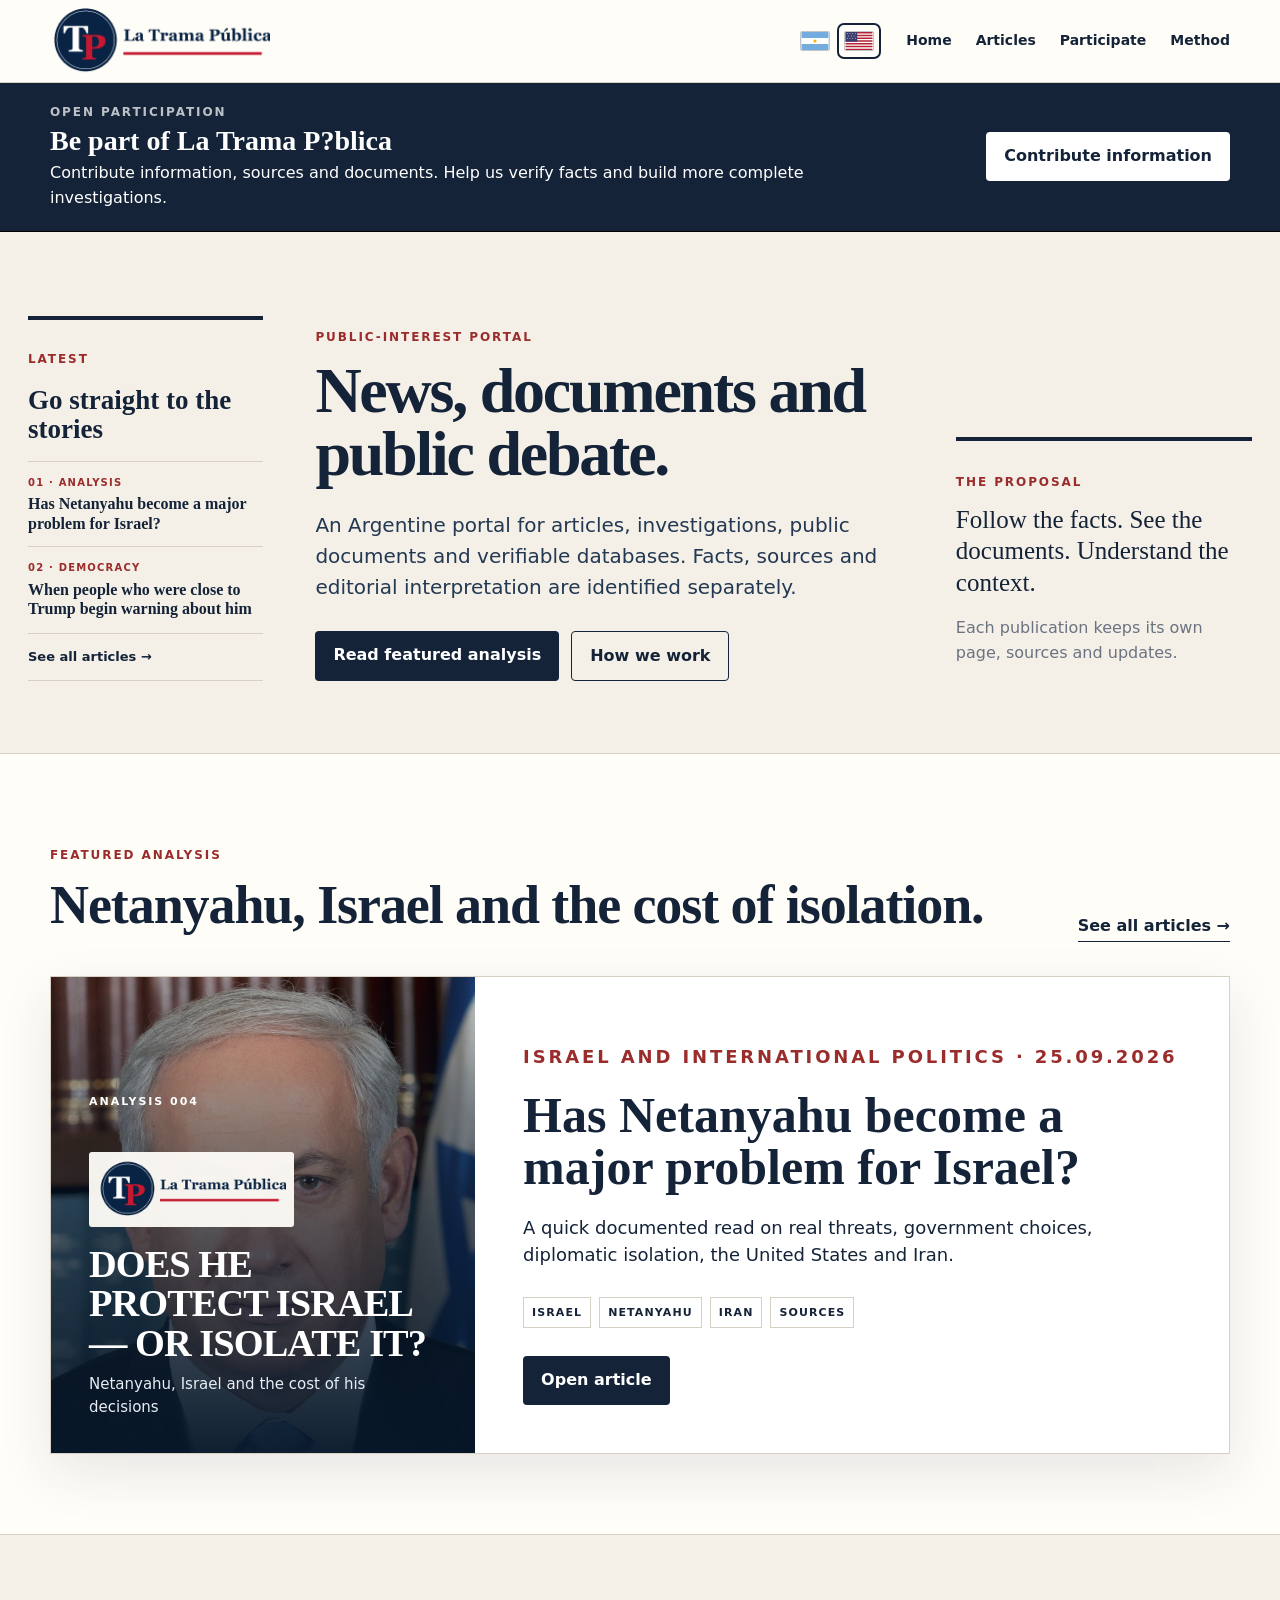
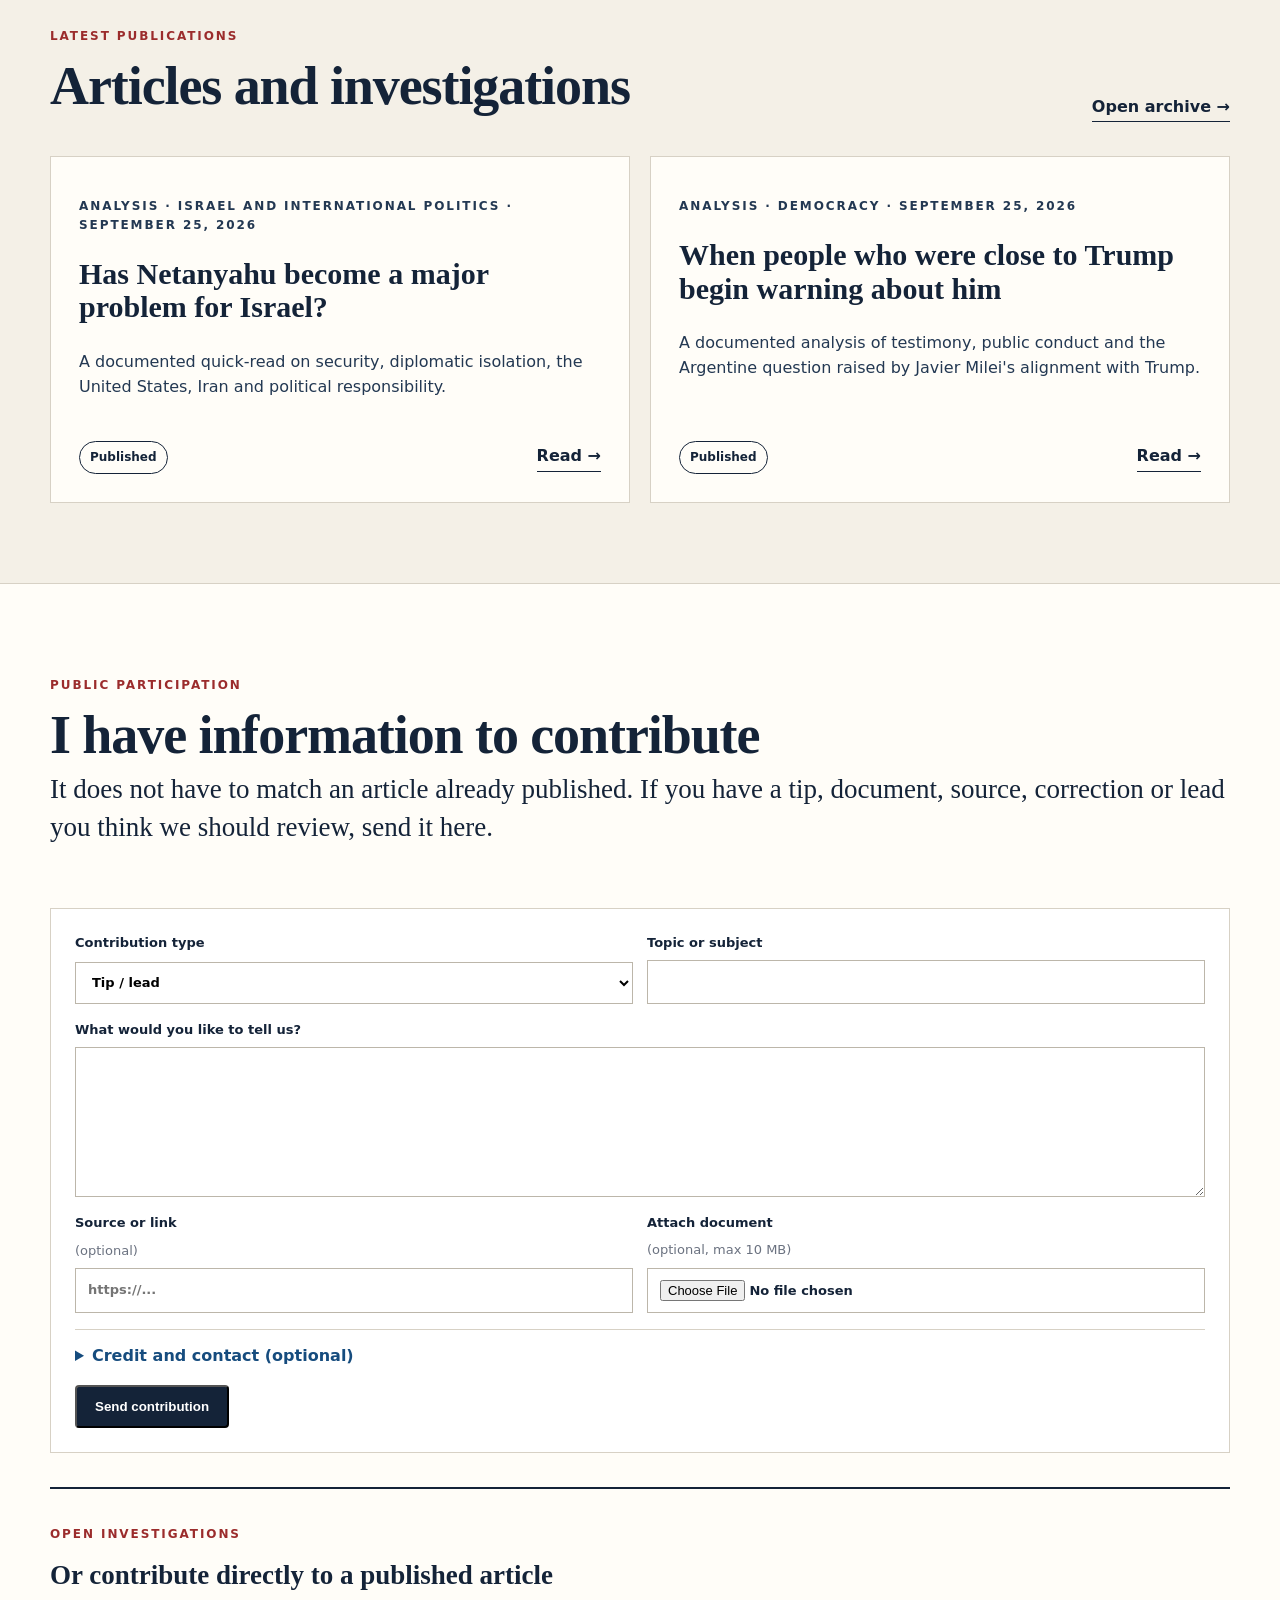
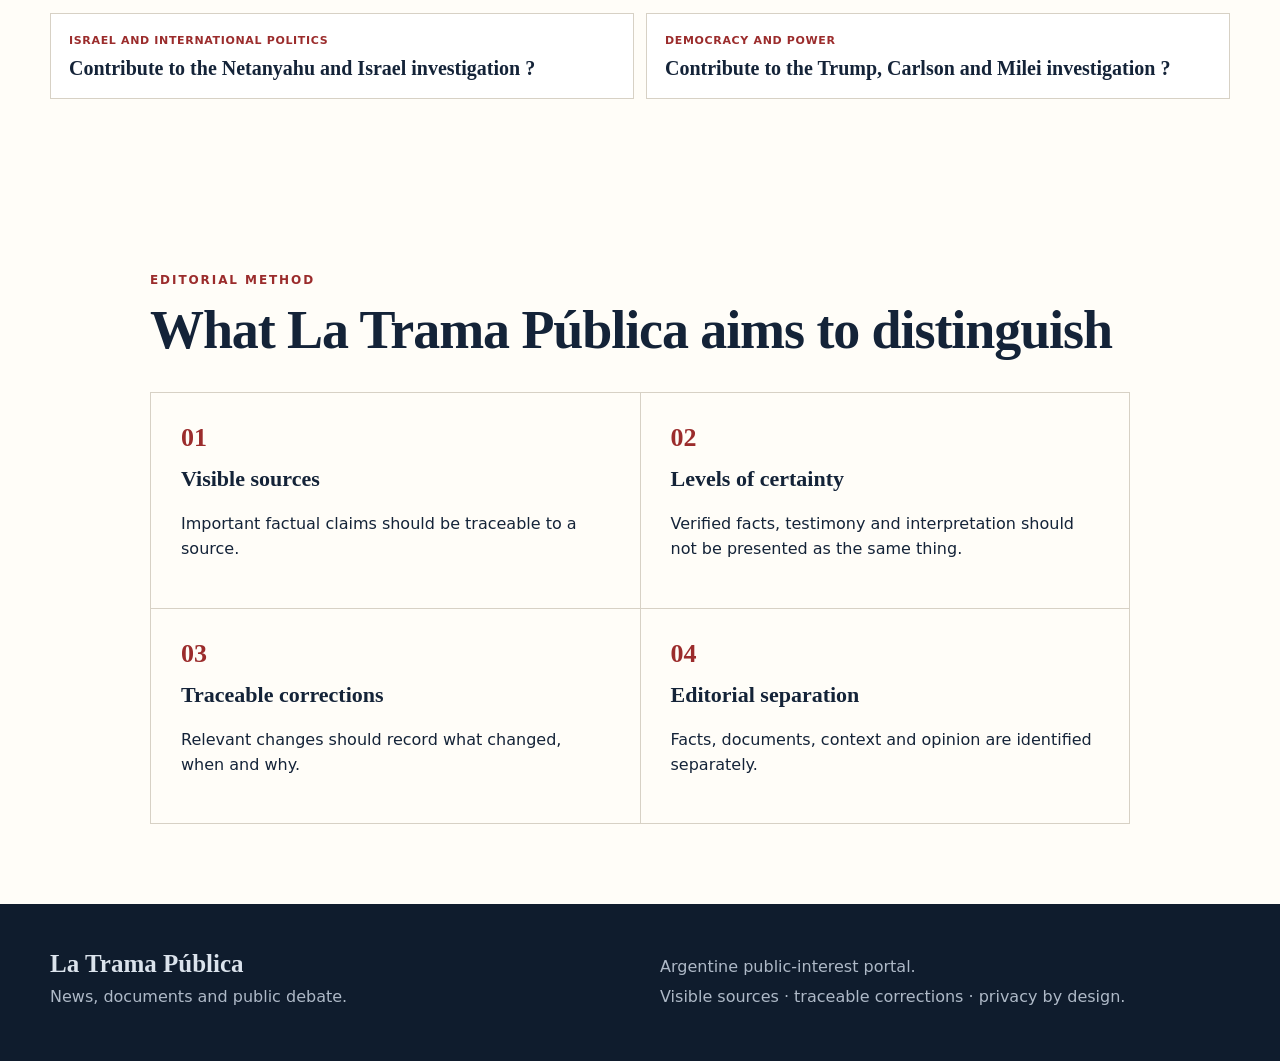
==== commit da60066a: "Add general reader contribution inbox" ====
--- a/en/index.html
+++ b/en/index.html
@@ -1,14 +1,15 @@
 <!doctype html>
 <html lang="en-US" data-base="../" data-es-href="../">
-<head><meta charset="utf-8"><meta name="viewport" content="width=device-width,initial-scale=1"><meta name="description" content="La Trama Pública: Argentine public-interest portal for news, documents, investigations and public debate with visible sources."><title>La Trama Pública — News, documents and public debate</title><link rel="stylesheet" href="../styles.css"><link rel="icon" type="image/png" href="../assets/branding/tp-mark.png">
+<head><meta charset="utf-8"><meta name="viewport" content="width=device-width,initial-scale=1"><meta name="description" content="La Trama Pública: Argentine public-interest portal for news, documents, investigations and public debate with visible sources."><title>La Trama Pública — News, documents and public debate</title><link rel="stylesheet" href="../styles.css?v=20260925-general1"><link rel="icon" type="image/png" href="../assets/branding/tp-mark.png">
+<link rel="alternate" type="application/rss+xml" title="La Trama Pública" href="https://floydskd-netizen.github.io/la-trama-publica/rss.xml">
 </head>
-<body><a class="skip" href="#content">Skip to content</a><header class="site-header"><div class="masthead wrap"><a class="brand" href="./"><img class="brand-logo" src="../assets/branding/la-trama-publica-logo.png" alt="La Trama Pública"></a><button class="nav-toggle" aria-label="Open menu" aria-expanded="false">Menu</button><nav class="main-nav"><a href="./">Home</a><a href="notas/">Articles</a><a href="#method">Method</a></nav></div></header>
-<main id="content"><section class="hero portal-hero"><div class="home-hero-grid">
+<body><a class="skip" href="#content">Skip to content</a><header class="site-header"><div class="masthead wrap"><a class="brand" href="./"><img class="brand-logo" src="../assets/branding/la-trama-publica-logo.png" alt="La Trama Pública"></a><button class="nav-toggle" aria-label="Open menu" aria-expanded="false">Menu</button><nav class="main-nav"><a href="./">Home</a><a href="notas/">Articles</a><a href="#participate">Participate</a><a href="#method">Method</a></nav></div></header>
+<main id="content"><section class="home-participation-cta" aria-labelledby="participation-title"><div class="wrap home-participation-cta-inner"><div><p class="eyebrow">Open participation</p><h2 id="participation-title">Be part of La Trama P?blica</h2><p>Contribute information, sources and documents. Help us verify facts and build more complete investigations.</p></div><a class="btn primary" href="#participate">Contribute information</a></div></section><section class="hero portal-hero"><div class="home-hero-grid">
 <aside class="latest-rail"><p class="eyebrow">Latest</p><h2>Go straight to the stories</h2><a href="notas/netanyahu-israel-isolation/"><span>01 · ANALYSIS</span><strong>Has Netanyahu become a major problem for Israel?</strong></a><a href="notas/trump-carlson-democracia-milei/"><span>02 · DEMOCRACY</span><strong>When people who were close to Trump begin warning about him</strong></a><a class="latest-all" href="notas/">See all articles →</a></aside>
 <div class="home-hero-main"><p class="eyebrow">Public-interest portal</p><h1>News, documents and public debate.</h1><p class="lead">An Argentine portal for articles, investigations, public documents and verifiable databases. Facts, sources and editorial interpretation are identified separately.</p><div class="hero-actions"><a class="btn primary" href="notas/netanyahu-israel-isolation/">Read featured analysis</a><a class="btn ghost" href="#method">How we work</a></div></div>
 <aside class="hero-note"><span class="rule"></span><p class="kicker">The proposal</p><blockquote>Follow the facts. See the documents. Understand the context.</blockquote><p class="muted">Each publication keeps its own page, sources and updates.</p></aside>
 </div></section>
 <section class="section portal-feature"><div class="wrap"><div class="section-head"><div><p class="eyebrow">Featured analysis</p><h2>Netanyahu, Israel and the cost of isolation.</h2></div><a class="text-link" href="notas/">See all articles →</a></div><article class="feature-grid"><div class="feature-visual feature-photo"><img class="feature-photo-image" src="../assets/people/benjamin-netanyahu.jpg" alt="Benjamin Netanyahu"><div class="feature-photo-overlay"></div><div class="feature-photo-copy"><span class="feature-stamp">ANALYSIS 004</span><img class="feature-photo-logo" src="../assets/branding/la-trama-publica-logo.png" alt="La Trama Pública"><strong class="feature-photo-headline">DOES HE PROTECT ISRAEL — OR ISOLATE IT?</strong><span>Netanyahu, Israel and the cost of his decisions</span></div></div><div class="feature-copy"><p class="eyebrow">Israel and international politics · 25.09.2026</p><h3>Has Netanyahu become a major problem for Israel?</h3><p>A quick documented read on real threats, government choices, diplomatic isolation, the United States and Iran.</p><div class="labels"><span>ISRAEL</span><span>NETANYAHU</span><span>IRAN</span><span>SOURCES</span></div><a class="btn primary" href="notas/netanyahu-israel-isolation/">Open article</a></div></article></div></section>
 <section class="section publications"><div class="wrap"><div class="section-head"><div><p class="eyebrow">Latest publications</p><h2>Articles and investigations</h2></div><a class="text-link" href="notas/">Open archive →</a></div><div class="publication-grid"><article class="publication-card"><p class="eyebrow">Analysis · Israel and international politics · September 25, 2026</p><h3><a href="notas/netanyahu-israel-isolation/">Has Netanyahu become a major problem for Israel?</a></h3><p>A documented quick-read on security, diplomatic isolation, the United States, Iran and political responsibility.</p><div class="publication-foot"><span class="status">Published</span><a class="text-link" href="notas/netanyahu-israel-isolation/">Read →</a></div></article><article class="publication-card"><p class="eyebrow">Analysis · Democracy · September 25, 2026</p><h3><a href="notas/trump-carlson-democracia-milei/">When people who were close to Trump begin warning about him</a></h3><p>A documented analysis of testimony, public conduct and the Argentine question raised by Javier Milei's alignment with Trump.</p><div class="publication-foot"><span class="status">Published</span><a class="text-link" href="notas/trump-carlson-democracia-milei/">Read →</a></div></article></div></div></section>
-<section class="section method" id="method"><div class="wrap narrow"><p class="eyebrow">Editorial method</p><h2>What La Trama Pública aims to distinguish</h2><div class="method-grid"><div><span class="num">01</span><h3>Visible sources</h3><p>Important factual claims should be traceable to a source.</p></div><div><span class="num">02</span><h3>Levels of certainty</h3><p>Verified facts, testimony and interpretation should not be presented as the same thing.</p></div><div><span class="num">03</span><h3>Traceable corrections</h3><p>Relevant changes should record what changed, when and why.</p></div><div><span class="num">04</span><h3>Editorial separation</h3><p>Facts, documents, context and opinion are identified separately.</p></div></div></div></section></main>
-<footer><div class="wrap footer-grid"><div><strong>La Trama Pública</strong><p>News, documents and public debate.</p></div><div><p>Argentine public-interest portal.</p><p>Visible sources · traceable corrections · privacy by design.</p></div></div></footer><script src="../app.js"></script></body></html>
+<section class="section participation-home" id="participate"><div class="wrap"><div class="section-head"><div><p class="eyebrow">Public participation</p><h2>I have information to contribute</h2><p class="big-copy">It does not have to match an article already published. If you have a tip, document, source, correction or lead you think we should review, send it here.</p></div></div><form class="general-contribution-form" data-general-contribution-form><div class="contribution-grid"><label>Contribution type<select name="contribution_type" required><option value="tip">Tip / lead</option><option value="source">Source</option><option value="document">Document</option><option value="correction">Correction</option><option value="investigation">Investigation proposal</option><option value="other">Other</option></select></label><label>Topic or subject<input name="topic" maxlength="200" required></label></div><label>What would you like to tell us?<textarea name="details" minlength="20" maxlength="6000" required></textarea></label><div class="contribution-grid"><label>Source or link <span>(optional)</span><input name="source_url" type="url" placeholder="https://..."></label><label>Attach document <span>(optional, max 10 MB)</span><input name="file" type="file" accept=".pdf,.jpg,.jpeg,.png,.webp,.txt,.docx"></label></div><details class="contribution-contact"><summary>Credit and contact (optional)</summary><div class="contribution-contact-body"><label>Your name or alias<input name="contact_name" maxlength="120"></label><div class="contribution-grid"><label>How may we contact you?<select name="contact_method"><option value="">No contact information</option><option value="email">Email</option><option value="whatsapp">WhatsApp</option><option value="telegram">Telegram</option><option value="phone">Phone / SMS</option><option value="x">X</option><option value="other">Other</option></select></label><label>Contact information<input name="contact_value" maxlength="200"></label></div><label>Name to use if we publish a credit<input name="credit_name" maxlength="120"></label><label class="check"><input type="checkbox" name="allow_contact"> I allow La Trama P?blica to contact me privately about this contribution.</label><label class="check"><input type="checkbox" name="public_credit"> If the contribution is incorporated, I allow my name or alias to be published as a credit.</label><label class="check"><input type="checkbox" name="public_contact"> I also allow the contact information above to be published.</label><p class="discussion-note">Your contact information remains private unless you explicitly authorize publication.</p></div></details><label class="hp-field" aria-hidden="true">Website<input name="website" tabindex="-1" autocomplete="off"></label><div class="general-contribution-actions"><button class="btn primary" type="submit">Send contribution</button><p data-general-contribution-msg aria-live="polite"></p></div></form><div class="existing-investigations"><p class="eyebrow">Open investigations</p><h3>Or contribute directly to a published article</h3><div class="participation-links"><a href="notas/netanyahu-israel-isolation/#aportar"><span>Israel and international politics</span><strong>Contribute to the Netanyahu and Israel investigation ?</strong></a><a href="notas/trump-carlson-democracia-milei/#aportar"><span>Democracy and power</span><strong>Contribute to the Trump, Carlson and Milei investigation ?</strong></a></div></div></div></section><section class="section method" id="method"><div class="wrap narrow"><p class="eyebrow">Editorial method</p><h2>What La Trama Pública aims to distinguish</h2><div class="method-grid"><div><span class="num">01</span><h3>Visible sources</h3><p>Important factual claims should be traceable to a source.</p></div><div><span class="num">02</span><h3>Levels of certainty</h3><p>Verified facts, testimony and interpretation should not be presented as the same thing.</p></div><div><span class="num">03</span><h3>Traceable corrections</h3><p>Relevant changes should record what changed, when and why.</p></div><div><span class="num">04</span><h3>Editorial separation</h3><p>Facts, documents, context and opinion are identified separately.</p></div></div></div></section></main>
+<footer><div class="wrap footer-grid"><div><strong>La Trama Pública</strong><p>News, documents and public debate.</p></div><div><p>Argentine public-interest portal.</p><p>Visible sources · traceable corrections · privacy by design.</p></div></div></footer><script src="../discussion-config.js"></script><script src="../participation.js?v=20260925-general1"></script><script src="../app.js"></script></body></html>
--- a/styles.css
+++ b/styles.css
@@ -38,3 +38,34 @@
 .language-switch a,.language-switch span.active{border:0!important;background:transparent!important;border-radius:4px!important;box-shadow:none!important;min-width:38px!important;height:30px!important;padding:3px!important}.language-switch .active{outline:2px solid var(--ink);outline-offset:1px}.flag-icon{width:30px;height:20px;border-radius:2px}.flag-us{background:repeating-linear-gradient(to bottom,#b22234 0 7.69%,#fff 7.69% 15.38%)}.flag-us:before{width:13px;height:11px}.flag-ar{background:linear-gradient(to bottom,#74acdf 0 34%,#fff 34% 66%,#74acdf 66% 100%)}.person-callout,.article-aside:has(.aside-portrait){position:relative}.person-callout:after,.article-aside:has(.aside-portrait):after{content:"";position:absolute;top:10px;left:10px;width:42px;height:42px;background:rgba(255,253,248,.94) url('assets/branding/tp-mark.png') center/36px 36px no-repeat;border-radius:50%;box-shadow:0 3px 12px rgba(0,0,0,.16);pointer-events:none}
 @media(max-width:600px){body{overflow-x:hidden}.masthead{gap:8px;flex-wrap:nowrap}.brand-logo{width:118px}.language-switch{gap:3px;margin-right:0}.language-switch a,.language-switch span.active{min-width:32px!important;width:32px!important;height:27px!important;padding:2px!important}.flag-icon{width:27px;height:18px}.nav-toggle{padding:7px 9px;flex:0 0 auto}.home-hero-grid>*{min-width:0}.home-hero-main,.latest-rail{max-width:100%;overflow:hidden}.home-hero-main h1{font-size:42px;overflow-wrap:break-word}.latest-rail>a strong{overflow-wrap:anywhere}.person-callout:after,.article-aside:has(.aside-portrait):after{width:36px;height:36px;background-size:31px 31px}}
 .language-switch .flag-svg{display:block;width:30px;height:20px;border:1px solid rgba(20,35,56,.25);border-radius:2px;overflow:hidden;flex:0 0 auto}.language-switch .sr-only{position:absolute!important;width:1px!important;height:1px!important;min-width:0!important;padding:0!important;margin:-1px!important;overflow:hidden!important;clip:rect(0,0,0,0)!important;white-space:nowrap!important;border:0!important}.language-switch>a,.language-switch>span.active{display:inline-flex!important;align-items:center!important;justify-content:center!important}.masthead{min-width:0}.brand,.language-switch,.nav-toggle,.main-nav{min-width:0}@media(max-width:600px){html,body{width:100%;max-width:100%;overflow-x:hidden}.masthead{justify-content:flex-start}.language-switch{margin-left:auto!important}.language-switch .flag-svg{width:26px;height:18px}.home-hero-grid{width:calc(100% - 28px)!important}.home-hero-main,.latest-rail,.hero-note{width:100%;max-width:100%}.home-hero-main h1,.home-hero-main .lead{max-width:100%}.home-hero-main h1{font-size:40px!important;line-height:1.02!important}}
+
+/* discussion-system-v1 */
+.discussion-rail{display:none;position:fixed;right:24px;top:112px;width:300px;max-height:calc(100vh - 136px);overflow:auto;background:var(--paper);border:1px solid var(--line);border-top:5px solid var(--ink);padding:22px;z-index:18;box-shadow:var(--shadow)}
+.discussion-rail h2{font-size:28px;line-height:1.05;margin:7px 0 10px}.discussion-count{font-size:13px;font-weight:800;color:var(--accent)}
+.discussion-mini{display:grid;gap:10px;margin:18px 0}.discussion-mini a{display:block;text-decoration:none;border-top:1px solid var(--line);padding-top:10px}.discussion-mini strong{display:block;font-size:12px}.discussion-mini span{display:block;font-size:13px;color:var(--ink2);margin-top:3px}
+.discussion-note{font-size:12px;color:var(--muted)}.discussion-full{background:#eef1f4;border-top:1px solid var(--line)}
+.discussion-auth,.discussion-composer{background:white;border:1px solid var(--line);padding:22px;margin:22px 0}.discussion-auth h3{font-size:24px;margin:0 0 14px}.discussion-auth label,.discussion-composer label{display:grid;gap:7px;font-weight:800;font-size:13px}.discussion-auth input,.discussion-composer textarea{width:100%;border:1px solid #bcb6aa;background:#fff;padding:12px 13px;font:inherit}.discussion-composer textarea{min-height:120px;resize:vertical}.discussion-composer>div{display:flex;gap:10px;margin-top:12px}
+.discussion-user{display:flex;align-items:center;justify-content:space-between;gap:16px;background:white;border:1px solid var(--line);padding:14px 16px;margin:20px 0}.discussion-user button,.comment-actions button{border:0;background:transparent;color:#164c7e;font-weight:800;cursor:pointer;padding:0}
+.discussion-thread{display:grid;gap:12px;margin-top:20px}.reader-comment{background:white;border:1px solid var(--line);padding:18px 20px}.reader-comment header{display:flex;justify-content:space-between;gap:15px}.reader-comment time{font-size:11px;color:var(--muted)}.reader-comment p{margin:10px 0}.reader-comment.depth-1{margin-left:28px}.reader-comment.depth-2{margin-left:56px}.comment-actions{display:flex;gap:14px;font-size:12px}.discussion-empty,.discussion-status{background:white;border:1px solid var(--line);padding:18px}.block-discuss-link{display:inline-block;margin-top:12px;font-size:13px;font-weight:800;color:#164c7e;text-decoration:none;border-bottom:1px solid currentColor}.sr-only{position:absolute;width:1px;height:1px;padding:0;margin:-1px;overflow:hidden;clip:rect(0,0,0,0);white-space:nowrap;border:0}
+@media(min-width:1830px){body:has(.discussion-full) .discussion-rail{display:block}}
+@media(max-width:700px){.reader-comment.depth-1,.reader-comment.depth-2{margin-left:14px}.discussion-composer>div{flex-direction:column;align-items:stretch}}
+
+/* growth-distribution-v1 */
+.article-share{padding:34px 0;background:var(--ivory);border-top:1px solid var(--line);border-bottom:1px solid var(--line)}.share-actions{display:flex;flex-wrap:wrap;gap:9px}.share-actions a,.share-actions button{border:1px solid var(--ink);background:var(--paper);color:var(--ink);padding:9px 13px;border-radius:4px;text-decoration:none;font:700 13px system-ui,-apple-system,"Segoe UI",sans-serif;cursor:pointer}.share-actions a:hover,.share-actions button:hover{background:var(--ink);color:white}.related-stories{background:var(--paper)}.related-grid{display:grid;grid-template-columns:repeat(3,1fr);gap:14px;margin:24px 0}.related-grid a{display:flex;flex-direction:column;justify-content:space-between;gap:18px;border:1px solid var(--line);padding:20px;text-decoration:none;min-height:150px}.related-grid strong{font:700 21px/1.15 Georgia}.related-grid span{font-size:12px;color:var(--accent);font-weight:800}.retention-links{display:flex;gap:18px}.retention-links a{font-weight:800}@media(max-width:700px){.related-grid{grid-template-columns:1fr}}
+.admin-analytics{background:var(--ivory)}.analytics-grid{display:grid;grid-template-columns:repeat(4,1fr);gap:12px}.analytics-card{background:white;border:1px solid var(--line);padding:18px}.analytics-card strong{display:block;font:700 30px Georgia}.analytics-table{width:100%;border-collapse:collapse;background:white}.analytics-table th,.analytics-table td{text-align:left;padding:9px 10px;border-bottom:1px solid var(--line);font-size:13px}@media(max-width:800px){.analytics-grid{grid-template-columns:1fr 1fr}}
+
+/* collaborative evidence contributions */
+.contribution-panel,.verified-evidence{margin-top:28px;padding-top:24px;border-top:2px solid var(--ink)}.contribution-panel h3,.verified-evidence h3{font-size:27px;margin:6px 0 10px}.evidence-form,.contributor-settings form{display:grid;gap:13px;background:#fff;border:1px solid var(--line);padding:20px;margin-top:16px}.evidence-form label,.contributor-settings label{display:grid;gap:6px;font-size:13px;font-weight:800}.evidence-form input,.evidence-form select,.evidence-form textarea,.contributor-settings input,.contributor-settings select{width:100%;border:1px solid #bcb6aa;background:#fff;padding:11px 12px;font:inherit}.evidence-form textarea{min-height:100px;resize:vertical}.contributor-settings{margin-top:16px}.contributor-settings summary{cursor:pointer;font-weight:800;color:#164c7e}.contributor-settings .check{display:flex;grid-template-columns:auto 1fr;align-items:flex-start;gap:8px}.contributor-settings .check input{width:auto;margin-top:3px}.my-evidence{display:grid;gap:10px;margin-top:22px}.my-evidence article,.evidence-card{background:#fff;border:1px solid var(--line);padding:16px}.my-evidence article{display:grid;gap:7px}.my-evidence p,.evidence-card p{margin:5px 0}.my-evidence small{color:var(--muted)}.evidence-status,.evidence-badge{display:inline-block;width:max-content;font-size:11px;font-weight:900;text-transform:uppercase;letter-spacing:.05em;color:var(--accent)}.evidence-list{display:grid;gap:12px;margin-top:14px}.evidence-card footer{display:flex;flex-wrap:wrap;gap:12px;margin-top:12px;padding-top:10px;border-top:1px solid var(--line);font-size:12px;color:var(--muted)}
+
+.admin-contributions{background:var(--ivory)}.moderation-toolbar{display:flex;flex-wrap:wrap;gap:10px;align-items:end;margin-bottom:18px}.moderation-toolbar label{display:grid;gap:5px;font-weight:800;font-size:13px}.moderation-toolbar select{padding:9px 10px}.moderation-list{display:grid;gap:14px}.moderation-card{background:white;border:1px solid var(--line);padding:18px}.moderation-card header{display:flex;flex-wrap:wrap;gap:12px;justify-content:space-between}.moderation-card textarea{width:100%;min-height:75px;border:1px solid #bcb6aa;padding:10px;font:inherit;margin-top:6px}.moderation-actions{display:flex;flex-wrap:wrap;gap:8px;margin-top:12px}.moderation-actions button{border:1px solid var(--ink);background:var(--paper);padding:8px 11px;font-weight:800;cursor:pointer}
+
+.participation-cta{background:var(--ink);color:#fff;border-top:1px solid #000;border-bottom:1px solid #000}.participation-cta-inner{display:flex;align-items:center;justify-content:space-between;gap:28px;padding-top:24px;padding-bottom:24px}.participation-cta .eyebrow{color:#fff;opacity:.72;margin-bottom:5px}.participation-cta h2{font-size:30px;line-height:1.05;margin:0 0 7px;color:#fff}.participation-cta p{margin:0;max-width:760px;color:#fff}.participation-cta .btn{flex:0 0 auto;background:#fff;color:var(--ink);border-color:#fff}.participation-cta .btn:hover{background:var(--ivory);color:var(--ink)}@media(max-width:700px){.participation-cta-inner{align-items:flex-start;flex-direction:column;gap:16px}.participation-cta .btn{width:100%;text-align:center}}
+
+
+.home-participation-cta{background:var(--ink);color:#fff;border-bottom:1px solid #000}.home-participation-cta-inner{display:flex;align-items:center;justify-content:space-between;gap:28px;padding-top:20px;padding-bottom:20px}.home-participation-cta .eyebrow{color:#fff;opacity:.72;margin-bottom:4px}.home-participation-cta h2{font-size:28px;line-height:1.05;margin:0 0 6px;color:#fff}.home-participation-cta p{margin:0;max-width:760px;color:#fff}.home-participation-cta .btn{flex:0 0 auto;background:#fff;color:var(--ink);border-color:#fff}.home-participation-cta .btn:hover{background:var(--ivory);color:var(--ink)}.participation-home{background:var(--paper)}.participation-links{display:grid;grid-template-columns:repeat(2,1fr);gap:12px}.participation-links a{display:grid;gap:8px;background:#fff;border:1px solid var(--line);padding:18px;text-decoration:none}.participation-links span{font-size:11px;font-weight:900;text-transform:uppercase;letter-spacing:.06em;color:var(--accent)}.participation-links strong{font:700 20px/1.15 Georgia;color:var(--ink)}@media(max-width:700px){.home-participation-cta-inner{align-items:flex-start;flex-direction:column;gap:14px}.home-participation-cta .btn{width:100%;text-align:center}.participation-links{grid-template-columns:1fr}}
+
+
+/* general-participation-v1 */
+.general-contribution-form{display:grid;gap:16px;background:#fff;border:1px solid var(--line);padding:24px;margin:24px 0 34px}.general-contribution-form>label,.contribution-grid>label,.contribution-contact-body>label{display:grid;gap:7px;font-size:13px;font-weight:800}.general-contribution-form label span{font-weight:400;color:var(--muted)}.general-contribution-form input,.general-contribution-form select,.general-contribution-form textarea{width:100%;border:1px solid #bcb6aa;background:#fff;padding:11px 12px;font:inherit}.general-contribution-form textarea{min-height:150px;resize:vertical}.contribution-grid{display:grid;grid-template-columns:1fr 1fr;gap:14px}.contribution-contact{border-top:1px solid var(--line);padding-top:14px}.contribution-contact summary{cursor:pointer;font-weight:900;color:#164c7e}.contribution-contact-body{display:grid;gap:13px;margin-top:14px}.general-contribution-form .check{display:flex;gap:9px;align-items:flex-start;font-weight:600}.general-contribution-form .check input{width:auto;margin-top:3px}.general-contribution-actions{display:flex;align-items:center;gap:14px;flex-wrap:wrap}.general-contribution-actions p{margin:0;font-weight:700}.existing-investigations{border-top:2px solid var(--ink);padding-top:24px}.existing-investigations h3{font-size:27px;margin:5px 0 16px}.hp-field{position:absolute!important;left:-10000px!important;width:1px!important;height:1px!important;overflow:hidden!important}@media(max-width:700px){.contribution-grid{grid-template-columns:1fr}.general-contribution-form{padding:18px}}
+
+.admin-inbox-section{margin-top:30px}.admin-inbox-section>h2{font-size:28px;margin:5px 0 16px}
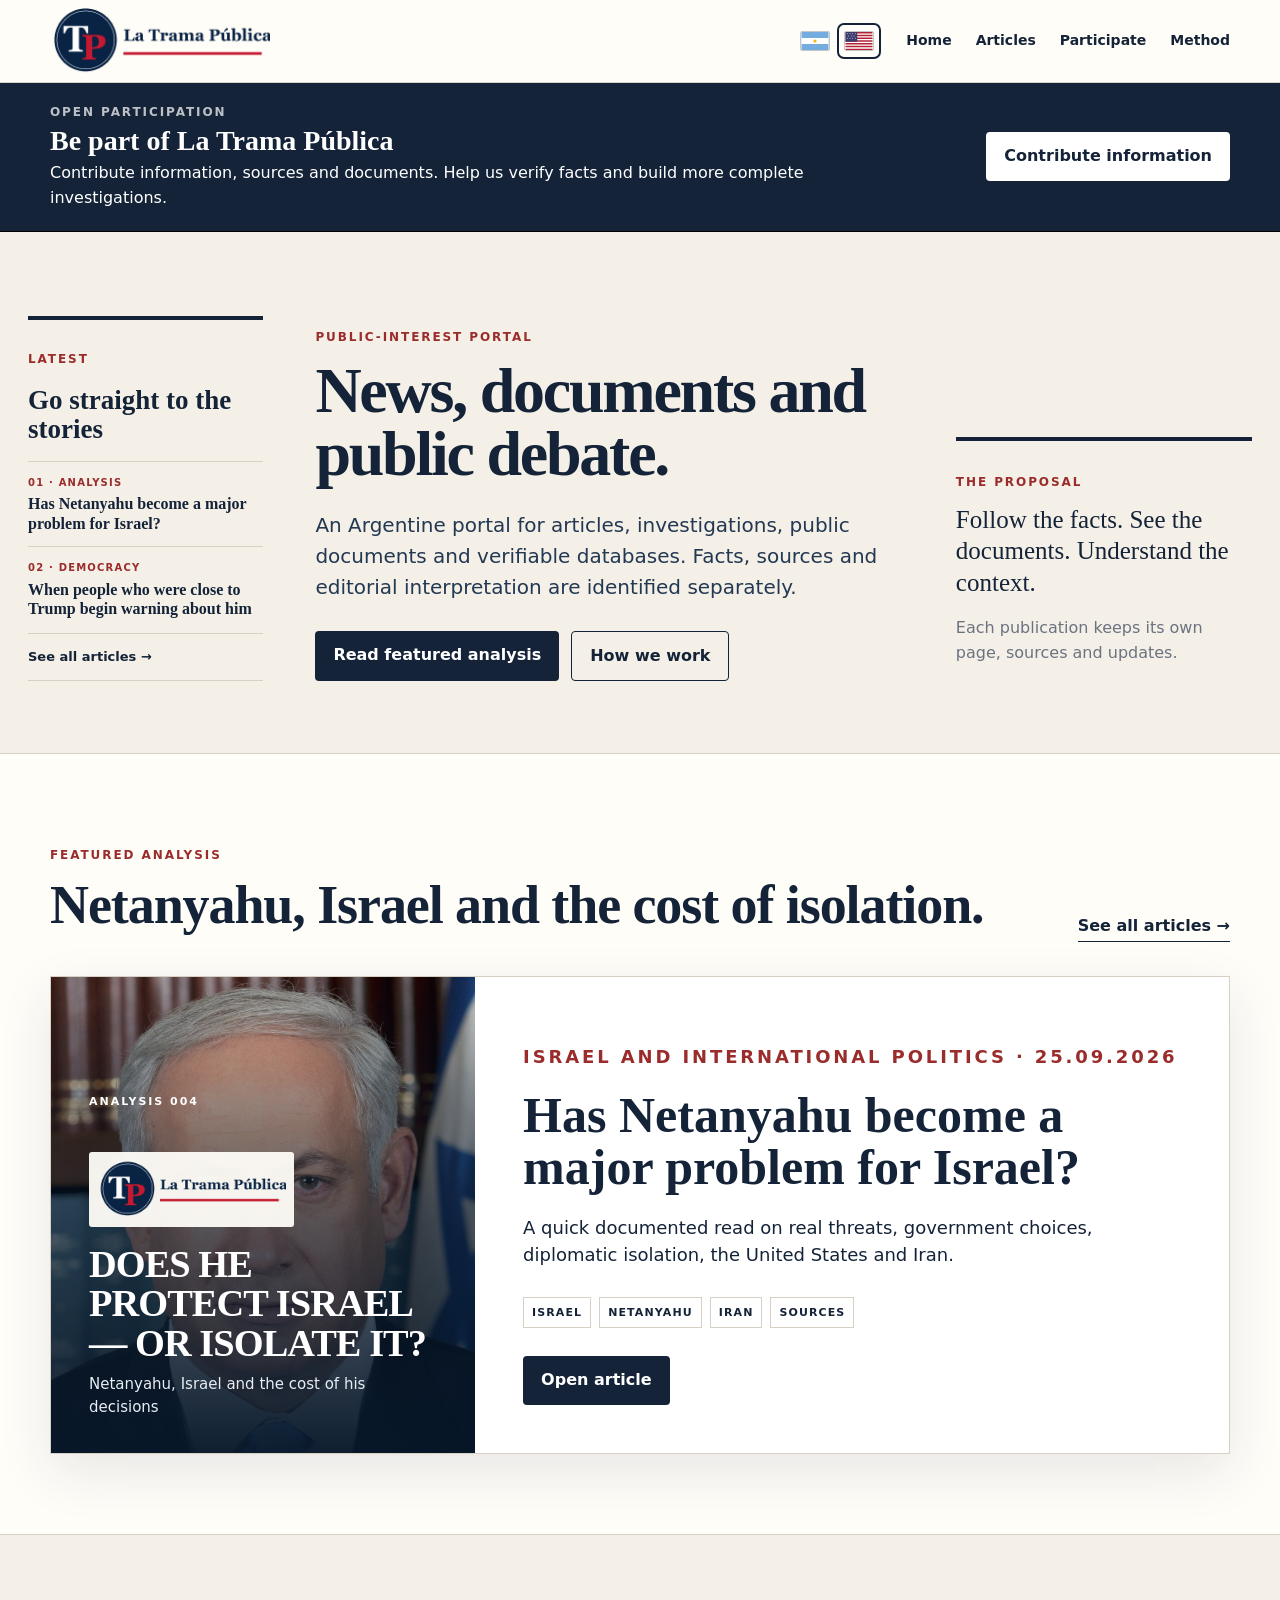
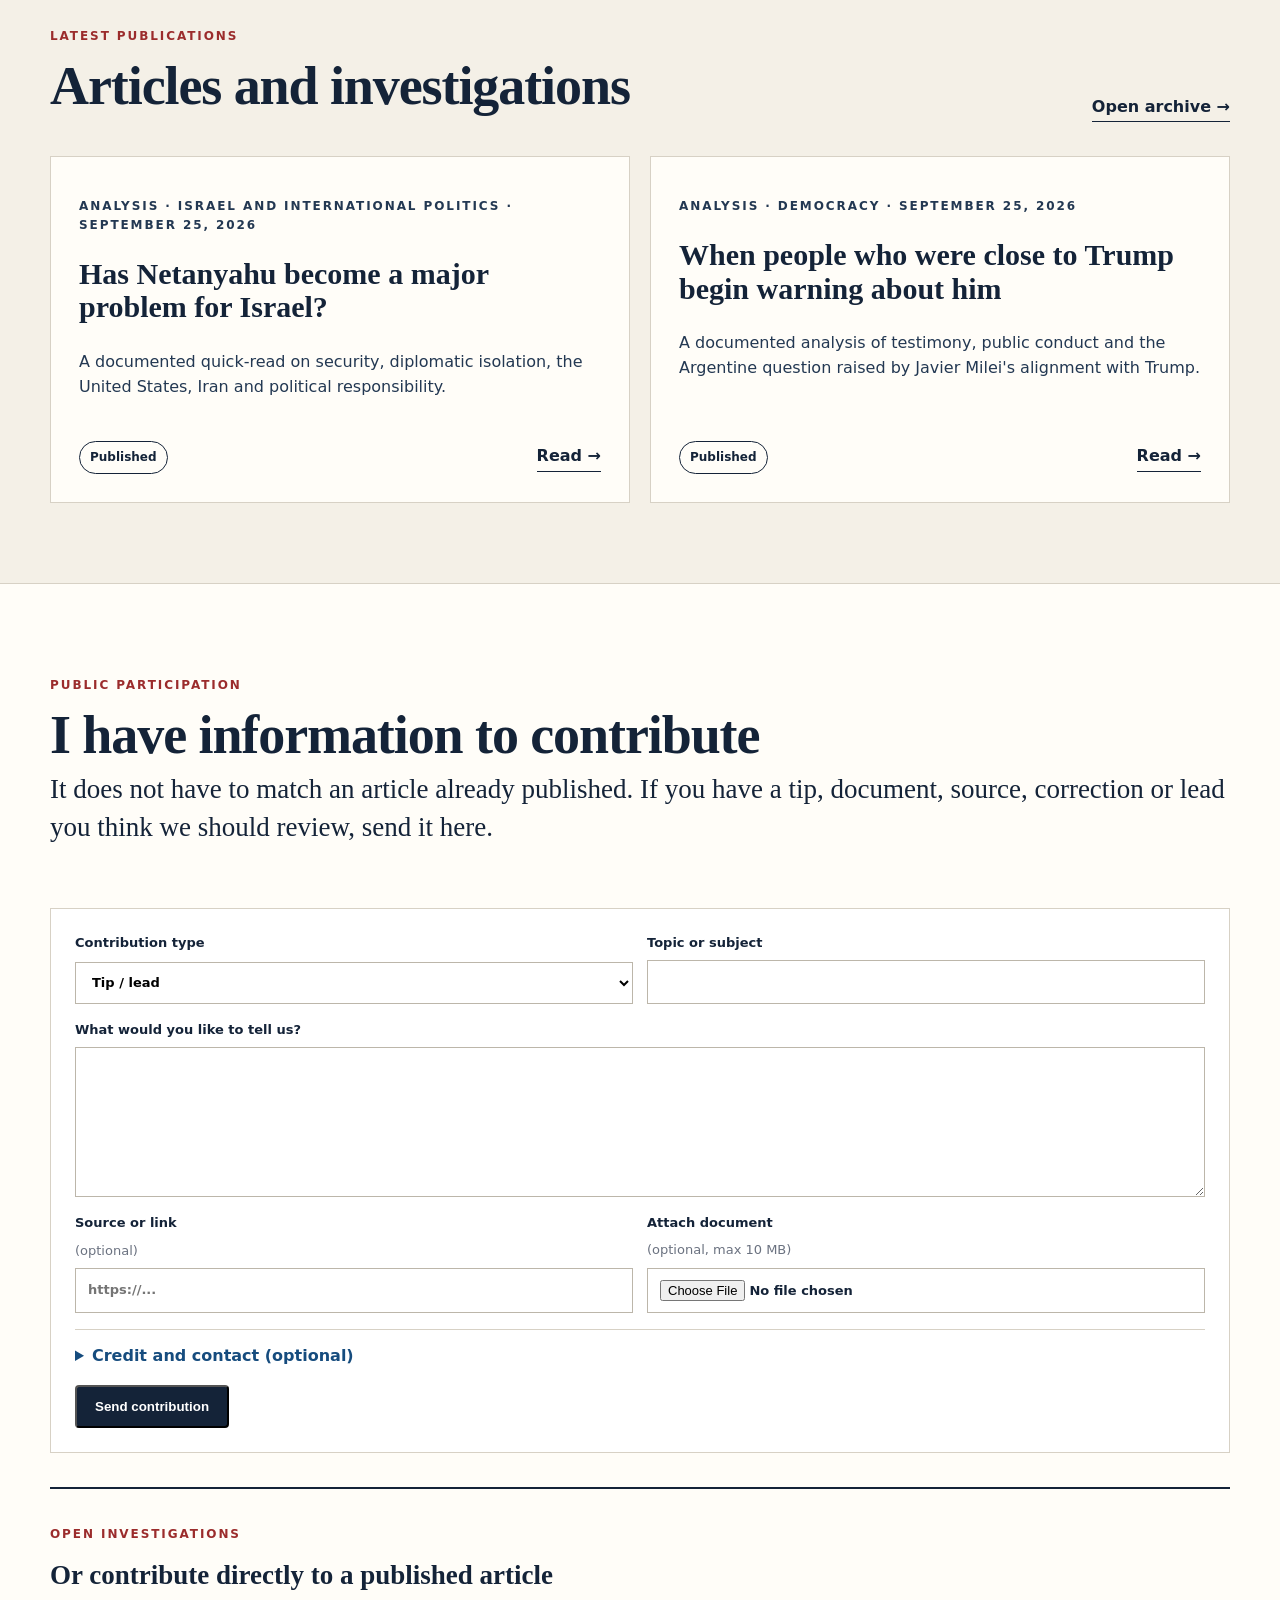
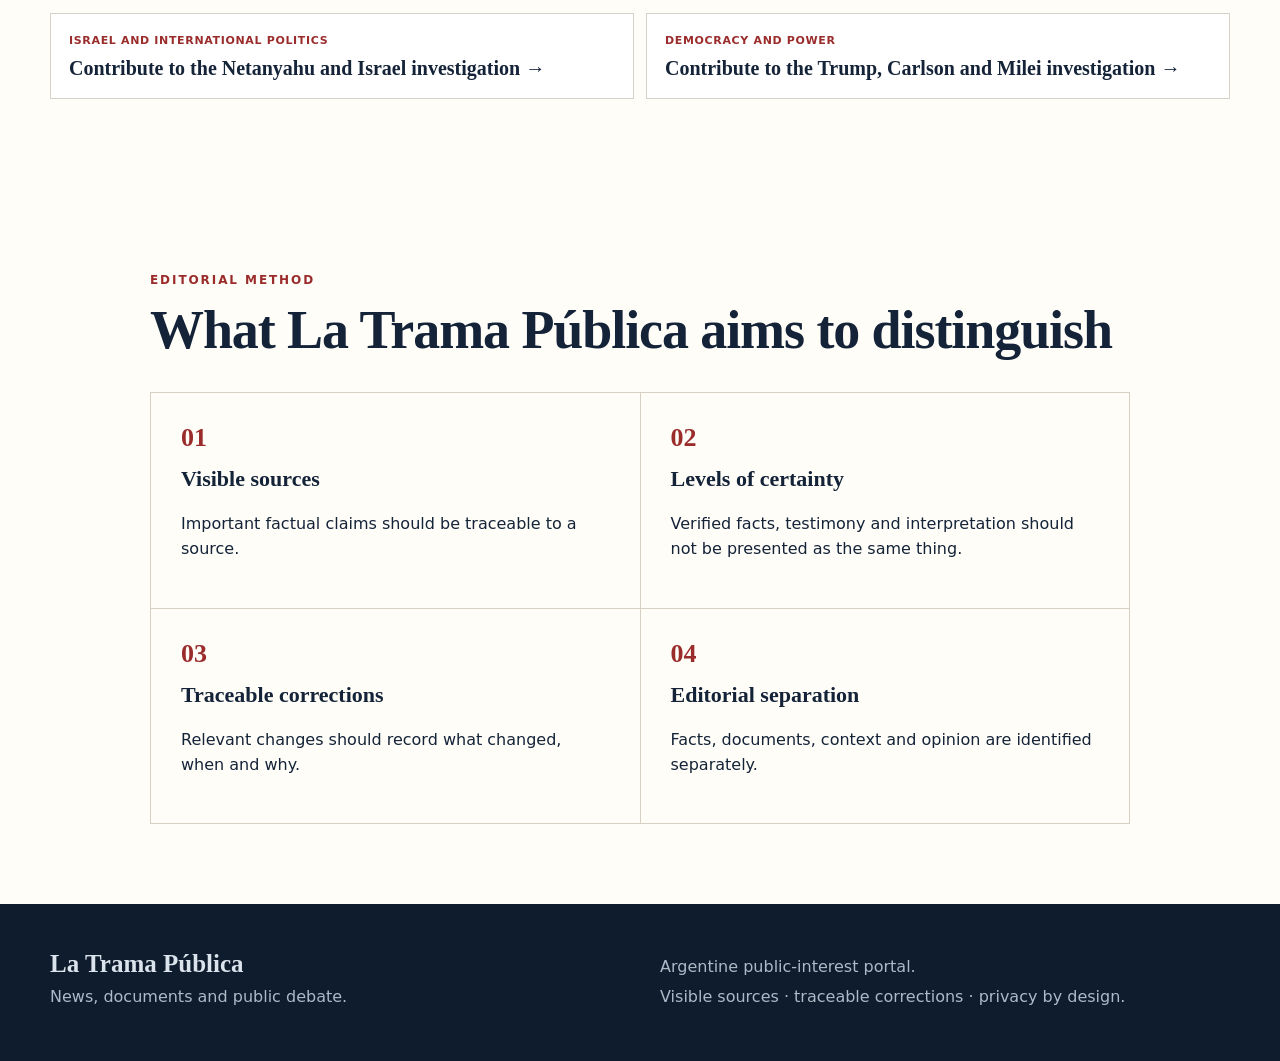
==== commit 7f7d89a9: "Fix participation text encoding and add QA gate" ====
--- a/en/index.html
+++ b/en/index.html
@@ -1,15 +1,15 @@
 <!doctype html>
 <html lang="en-US" data-base="../" data-es-href="../">
-<head><meta charset="utf-8"><meta name="viewport" content="width=device-width,initial-scale=1"><meta name="description" content="La Trama Pública: Argentine public-interest portal for news, documents, investigations and public debate with visible sources."><title>La Trama Pública — News, documents and public debate</title><link rel="stylesheet" href="../styles.css?v=20260925-general1"><link rel="icon" type="image/png" href="../assets/branding/tp-mark.png">
+<head><meta charset="utf-8"><meta name="viewport" content="width=device-width,initial-scale=1"><meta name="description" content="La Trama Pública: Argentine public-interest portal for news, documents, investigations and public debate with visible sources."><title>La Trama Pública — News, documents and public debate</title><link rel="stylesheet" href="../styles.css?v=20260925-general2"><link rel="icon" type="image/png" href="../assets/branding/tp-mark.png">
 <link rel="alternate" type="application/rss+xml" title="La Trama Pública" href="https://floydskd-netizen.github.io/la-trama-publica/rss.xml">
 </head>
 <body><a class="skip" href="#content">Skip to content</a><header class="site-header"><div class="masthead wrap"><a class="brand" href="./"><img class="brand-logo" src="../assets/branding/la-trama-publica-logo.png" alt="La Trama Pública"></a><button class="nav-toggle" aria-label="Open menu" aria-expanded="false">Menu</button><nav class="main-nav"><a href="./">Home</a><a href="notas/">Articles</a><a href="#participate">Participate</a><a href="#method">Method</a></nav></div></header>
-<main id="content"><section class="home-participation-cta" aria-labelledby="participation-title"><div class="wrap home-participation-cta-inner"><div><p class="eyebrow">Open participation</p><h2 id="participation-title">Be part of La Trama P?blica</h2><p>Contribute information, sources and documents. Help us verify facts and build more complete investigations.</p></div><a class="btn primary" href="#participate">Contribute information</a></div></section><section class="hero portal-hero"><div class="home-hero-grid">
+<main id="content"><section class="home-participation-cta" aria-labelledby="participation-title"><div class="wrap home-participation-cta-inner"><div><p class="eyebrow">Open participation</p><h2 id="participation-title">Be part of La Trama Pública</h2><p>Contribute information, sources and documents. Help us verify facts and build more complete investigations.</p></div><a class="btn primary" href="#participate">Contribute information</a></div></section><section class="hero portal-hero"><div class="home-hero-grid">
 <aside class="latest-rail"><p class="eyebrow">Latest</p><h2>Go straight to the stories</h2><a href="notas/netanyahu-israel-isolation/"><span>01 · ANALYSIS</span><strong>Has Netanyahu become a major problem for Israel?</strong></a><a href="notas/trump-carlson-democracia-milei/"><span>02 · DEMOCRACY</span><strong>When people who were close to Trump begin warning about him</strong></a><a class="latest-all" href="notas/">See all articles →</a></aside>
 <div class="home-hero-main"><p class="eyebrow">Public-interest portal</p><h1>News, documents and public debate.</h1><p class="lead">An Argentine portal for articles, investigations, public documents and verifiable databases. Facts, sources and editorial interpretation are identified separately.</p><div class="hero-actions"><a class="btn primary" href="notas/netanyahu-israel-isolation/">Read featured analysis</a><a class="btn ghost" href="#method">How we work</a></div></div>
 <aside class="hero-note"><span class="rule"></span><p class="kicker">The proposal</p><blockquote>Follow the facts. See the documents. Understand the context.</blockquote><p class="muted">Each publication keeps its own page, sources and updates.</p></aside>
 </div></section>
 <section class="section portal-feature"><div class="wrap"><div class="section-head"><div><p class="eyebrow">Featured analysis</p><h2>Netanyahu, Israel and the cost of isolation.</h2></div><a class="text-link" href="notas/">See all articles →</a></div><article class="feature-grid"><div class="feature-visual feature-photo"><img class="feature-photo-image" src="../assets/people/benjamin-netanyahu.jpg" alt="Benjamin Netanyahu"><div class="feature-photo-overlay"></div><div class="feature-photo-copy"><span class="feature-stamp">ANALYSIS 004</span><img class="feature-photo-logo" src="../assets/branding/la-trama-publica-logo.png" alt="La Trama Pública"><strong class="feature-photo-headline">DOES HE PROTECT ISRAEL — OR ISOLATE IT?</strong><span>Netanyahu, Israel and the cost of his decisions</span></div></div><div class="feature-copy"><p class="eyebrow">Israel and international politics · 25.09.2026</p><h3>Has Netanyahu become a major problem for Israel?</h3><p>A quick documented read on real threats, government choices, diplomatic isolation, the United States and Iran.</p><div class="labels"><span>ISRAEL</span><span>NETANYAHU</span><span>IRAN</span><span>SOURCES</span></div><a class="btn primary" href="notas/netanyahu-israel-isolation/">Open article</a></div></article></div></section>
 <section class="section publications"><div class="wrap"><div class="section-head"><div><p class="eyebrow">Latest publications</p><h2>Articles and investigations</h2></div><a class="text-link" href="notas/">Open archive →</a></div><div class="publication-grid"><article class="publication-card"><p class="eyebrow">Analysis · Israel and international politics · September 25, 2026</p><h3><a href="notas/netanyahu-israel-isolation/">Has Netanyahu become a major problem for Israel?</a></h3><p>A documented quick-read on security, diplomatic isolation, the United States, Iran and political responsibility.</p><div class="publication-foot"><span class="status">Published</span><a class="text-link" href="notas/netanyahu-israel-isolation/">Read →</a></div></article><article class="publication-card"><p class="eyebrow">Analysis · Democracy · September 25, 2026</p><h3><a href="notas/trump-carlson-democracia-milei/">When people who were close to Trump begin warning about him</a></h3><p>A documented analysis of testimony, public conduct and the Argentine question raised by Javier Milei's alignment with Trump.</p><div class="publication-foot"><span class="status">Published</span><a class="text-link" href="notas/trump-carlson-democracia-milei/">Read →</a></div></article></div></div></section>
-<section class="section participation-home" id="participate"><div class="wrap"><div class="section-head"><div><p class="eyebrow">Public participation</p><h2>I have information to contribute</h2><p class="big-copy">It does not have to match an article already published. If you have a tip, document, source, correction or lead you think we should review, send it here.</p></div></div><form class="general-contribution-form" data-general-contribution-form><div class="contribution-grid"><label>Contribution type<select name="contribution_type" required><option value="tip">Tip / lead</option><option value="source">Source</option><option value="document">Document</option><option value="correction">Correction</option><option value="investigation">Investigation proposal</option><option value="other">Other</option></select></label><label>Topic or subject<input name="topic" maxlength="200" required></label></div><label>What would you like to tell us?<textarea name="details" minlength="20" maxlength="6000" required></textarea></label><div class="contribution-grid"><label>Source or link <span>(optional)</span><input name="source_url" type="url" placeholder="https://..."></label><label>Attach document <span>(optional, max 10 MB)</span><input name="file" type="file" accept=".pdf,.jpg,.jpeg,.png,.webp,.txt,.docx"></label></div><details class="contribution-contact"><summary>Credit and contact (optional)</summary><div class="contribution-contact-body"><label>Your name or alias<input name="contact_name" maxlength="120"></label><div class="contribution-grid"><label>How may we contact you?<select name="contact_method"><option value="">No contact information</option><option value="email">Email</option><option value="whatsapp">WhatsApp</option><option value="telegram">Telegram</option><option value="phone">Phone / SMS</option><option value="x">X</option><option value="other">Other</option></select></label><label>Contact information<input name="contact_value" maxlength="200"></label></div><label>Name to use if we publish a credit<input name="credit_name" maxlength="120"></label><label class="check"><input type="checkbox" name="allow_contact"> I allow La Trama P?blica to contact me privately about this contribution.</label><label class="check"><input type="checkbox" name="public_credit"> If the contribution is incorporated, I allow my name or alias to be published as a credit.</label><label class="check"><input type="checkbox" name="public_contact"> I also allow the contact information above to be published.</label><p class="discussion-note">Your contact information remains private unless you explicitly authorize publication.</p></div></details><label class="hp-field" aria-hidden="true">Website<input name="website" tabindex="-1" autocomplete="off"></label><div class="general-contribution-actions"><button class="btn primary" type="submit">Send contribution</button><p data-general-contribution-msg aria-live="polite"></p></div></form><div class="existing-investigations"><p class="eyebrow">Open investigations</p><h3>Or contribute directly to a published article</h3><div class="participation-links"><a href="notas/netanyahu-israel-isolation/#aportar"><span>Israel and international politics</span><strong>Contribute to the Netanyahu and Israel investigation ?</strong></a><a href="notas/trump-carlson-democracia-milei/#aportar"><span>Democracy and power</span><strong>Contribute to the Trump, Carlson and Milei investigation ?</strong></a></div></div></div></section><section class="section method" id="method"><div class="wrap narrow"><p class="eyebrow">Editorial method</p><h2>What La Trama Pública aims to distinguish</h2><div class="method-grid"><div><span class="num">01</span><h3>Visible sources</h3><p>Important factual claims should be traceable to a source.</p></div><div><span class="num">02</span><h3>Levels of certainty</h3><p>Verified facts, testimony and interpretation should not be presented as the same thing.</p></div><div><span class="num">03</span><h3>Traceable corrections</h3><p>Relevant changes should record what changed, when and why.</p></div><div><span class="num">04</span><h3>Editorial separation</h3><p>Facts, documents, context and opinion are identified separately.</p></div></div></div></section></main>
-<footer><div class="wrap footer-grid"><div><strong>La Trama Pública</strong><p>News, documents and public debate.</p></div><div><p>Argentine public-interest portal.</p><p>Visible sources · traceable corrections · privacy by design.</p></div></div></footer><script src="../discussion-config.js"></script><script src="../participation.js?v=20260925-general1"></script><script src="../app.js"></script></body></html>
+<section class="section participation-home" id="participate"><div class="wrap"><div class="section-head"><div><p class="eyebrow">Public participation</p><h2>I have information to contribute</h2><p class="big-copy">It does not have to match an article already published. If you have a tip, document, source, correction or lead you think we should review, send it here.</p></div></div><form class="general-contribution-form" data-general-contribution-form><div class="contribution-grid"><label>Contribution type<select name="contribution_type" required><option value="tip">Tip / lead</option><option value="source">Source</option><option value="document">Document</option><option value="correction">Correction</option><option value="investigation">Investigation proposal</option><option value="other">Other</option></select></label><label>Topic or subject<input name="topic" maxlength="200" required></label></div><label>What would you like to tell us?<textarea name="details" minlength="20" maxlength="6000" required></textarea></label><div class="contribution-grid"><label>Source or link <span>(optional)</span><input name="source_url" type="url" placeholder="https://..."></label><label>Attach document <span>(optional, max 10 MB)</span><input name="file" type="file" accept=".pdf,.jpg,.jpeg,.png,.webp,.txt,.docx"></label></div><details class="contribution-contact"><summary>Credit and contact (optional)</summary><div class="contribution-contact-body"><label>Your name or alias<input name="contact_name" maxlength="120"></label><div class="contribution-grid"><label>How may we contact you?<select name="contact_method"><option value="">No contact information</option><option value="email">Email</option><option value="whatsapp">WhatsApp</option><option value="telegram">Telegram</option><option value="phone">Phone / SMS</option><option value="x">X</option><option value="other">Other</option></select></label><label>Contact information<input name="contact_value" maxlength="200"></label></div><label>Name to use if we publish a credit<input name="credit_name" maxlength="120"></label><label class="check"><input type="checkbox" name="allow_contact"> I allow La Trama Pública to contact me privately about this contribution.</label><label class="check"><input type="checkbox" name="public_credit"> If the contribution is incorporated, I allow my name or alias to be published as a credit.</label><label class="check"><input type="checkbox" name="public_contact"> I also allow the contact information above to be published.</label><p class="discussion-note">Your contact information remains private unless you explicitly authorize publication.</p></div></details><label class="hp-field" aria-hidden="true">Website<input name="website" tabindex="-1" autocomplete="off"></label><div class="general-contribution-actions"><button class="btn primary" type="submit">Send contribution</button><p data-general-contribution-msg aria-live="polite"></p></div></form><div class="existing-investigations"><p class="eyebrow">Open investigations</p><h3>Or contribute directly to a published article</h3><div class="participation-links"><a href="notas/netanyahu-israel-isolation/#aportar"><span>Israel and international politics</span><strong>Contribute to the Netanyahu and Israel investigation →</strong></a><a href="notas/trump-carlson-democracia-milei/#aportar"><span>Democracy and power</span><strong>Contribute to the Trump, Carlson and Milei investigation →</strong></a></div></div></div></section><section class="section method" id="method"><div class="wrap narrow"><p class="eyebrow">Editorial method</p><h2>What La Trama Pública aims to distinguish</h2><div class="method-grid"><div><span class="num">01</span><h3>Visible sources</h3><p>Important factual claims should be traceable to a source.</p></div><div><span class="num">02</span><h3>Levels of certainty</h3><p>Verified facts, testimony and interpretation should not be presented as the same thing.</p></div><div><span class="num">03</span><h3>Traceable corrections</h3><p>Relevant changes should record what changed, when and why.</p></div><div><span class="num">04</span><h3>Editorial separation</h3><p>Facts, documents, context and opinion are identified separately.</p></div></div></div></section></main>
+<footer><div class="wrap footer-grid"><div><strong>La Trama Pública</strong><p>News, documents and public debate.</p></div><div><p>Argentine public-interest portal.</p><p>Visible sources · traceable corrections · privacy by design.</p></div></div></footer><script src="../discussion-config.js"></script><script src="../participation.js?v=20260925-general2"></script><script src="../app.js"></script></body></html>
